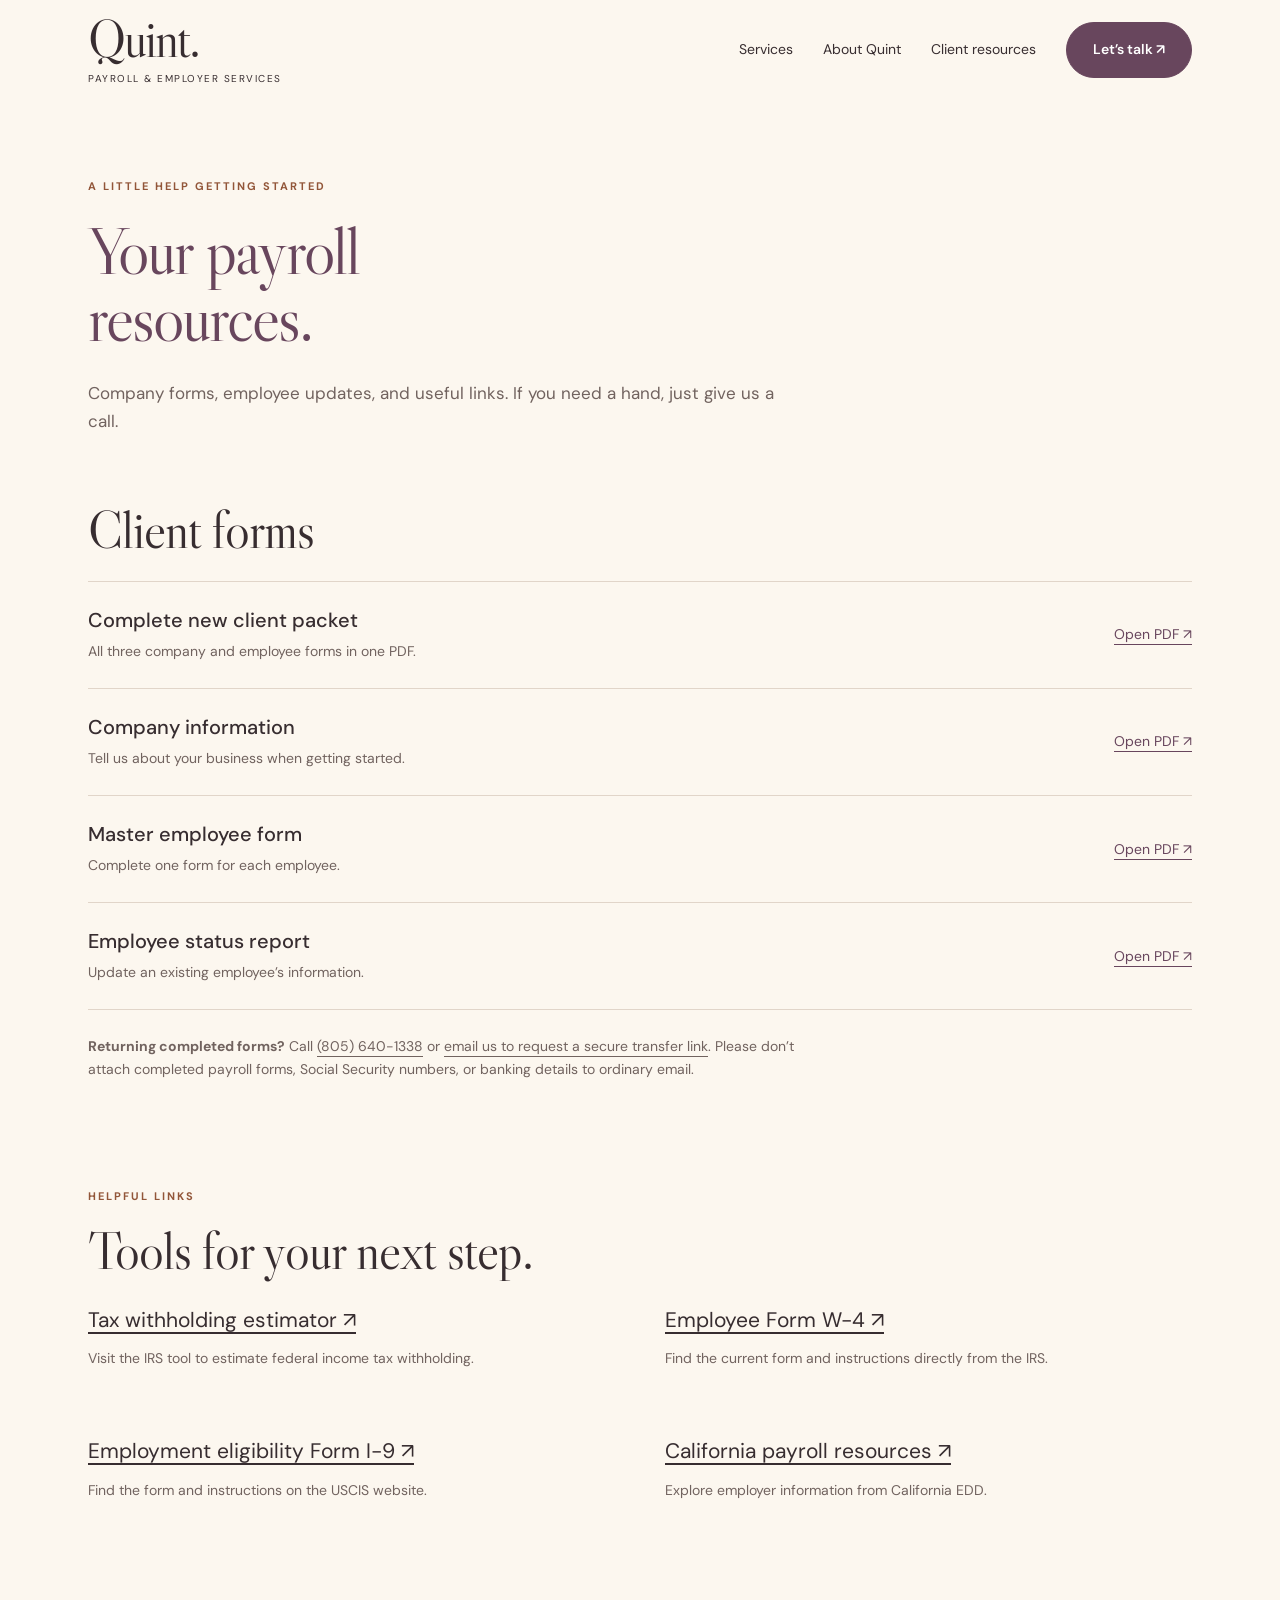
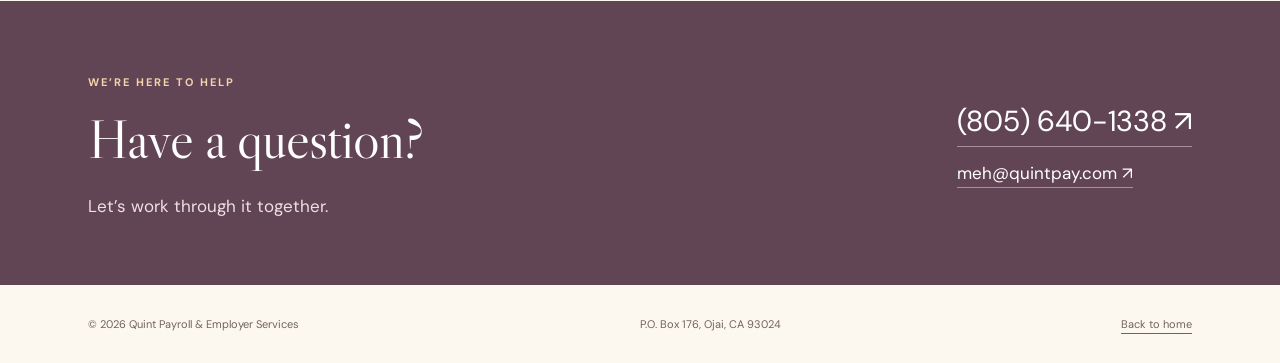
==== resources-two.html @ 1a89dcbd "Add warm photographic website option" ====
<!doctype html><html lang="en"><head><meta name="robots" content="noindex, nofollow"><meta charset="utf-8"><meta name="viewport" content="width=device-width,initial-scale=1"><title>Client Resources | Quint Payroll</title><meta name="description" content="Company and employee forms, secure return instructions and helpful payroll resources for Quint clients."><link rel="stylesheet" href="option-two.css"></head><body><a class="skip" href="#main">Skip to content</a><header><div class="wrap"><nav aria-label="Main navigation"><a class="brand" href="option-two.html" aria-label="Quint Payroll home"><strong>Quint.</strong><span>Payroll & Employer Services</span></a><div class="navlinks"><a href="option-two.html#services">Services</a><a href="option-two.html#about">About Quint</a><a href="resources-two.html" aria-current="page">Client resources</a><a class="button" href="option-two.html#contact">Let’s talk ↗</a></div></nav></div></header><main id="main"><div class="wrap"><section class="resourcehero"><span class="eyebrow">A little help getting started</span><h1>Your payroll<br>resources.</h1><p>Company forms, employee updates, and useful links. If you need a hand, just give us a call.</p></section><section aria-labelledby="forms-title"><h2 id="forms-title">Client forms</h2><div class="formlist"><div class="formrow"><div><h3>Complete new client packet</h3><p>All three company and employee forms in one PDF.</p></div><a href="new-client-packet.pdf" target="_blank" rel="noopener">Open PDF ↗</a></div><div class="formrow"><div><h3>Company information</h3><p>Tell us about your business when getting started.</p></div><a href="company-information.pdf" target="_blank" rel="noopener">Open PDF ↗</a></div><div class="formrow"><div><h3>Master employee form</h3><p>Complete one form for each employee.</p></div><a href="master-employee.pdf" target="_blank" rel="noopener">Open PDF ↗</a></div><div class="formrow"><div><h3>Employee status report</h3><p>Update an existing employee’s information.</p></div><a href="employee-status.pdf" target="_blank" rel="noopener">Open PDF ↗</a></div></div><p class="notice"><strong>Returning completed forms?</strong> Call <a href="tel:+18056401338">(805) 640-1338</a> or <a href="mailto:meh@quintpay.com?subject=Secure%20document%20transfer%20request">email us to request a secure transfer link</a>. Please don’t attach completed payroll forms, Social Security numbers, or banking details to ordinary email.</p></section><section class="section"><span class="eyebrow">Helpful links</span><h2>Tools for your next step.</h2><div class="tools"><div><a href="https://www.irs.gov/individuals/tax-withholding-estimator" target="_blank" rel="noopener">Tax withholding estimator ↗</a><p>Visit the IRS tool to estimate federal income tax withholding.</p></div><div><a href="https://www.irs.gov/forms-pubs/about-form-w-4" target="_blank" rel="noopener">Employee Form W-4 ↗</a><p>Find the current form and instructions directly from the IRS.</p></div><div><a href="https://www.uscis.gov/i-9" target="_blank" rel="noopener">Employment eligibility Form I-9 ↗</a><p>Find the form and instructions on the USCIS website.</p></div><div><a href="https://edd.ca.gov/en/payroll_taxes/" target="_blank" rel="noopener">California payroll resources ↗</a><p>Explore employer information from California EDD.</p></div></div></section></div><section class="contact"><div class="wrap resource-call"><div><span class="eyebrow">We’re here to help</span><h2>Have a question?</h2><p>Let’s work through it together.</p></div><div class="contactlinks"><a href="tel:+18056401338">(805) 640-1338 ↗</a><a href="mailto:meh@quintpay.com">meh@quintpay.com ↗</a></div></div></section></main><footer><div class="wrap foot"><span>© 2026 Quint Payroll & Employer Services</span><span>P.O. Box 176, Ojai, CA 93024</span><a href="option-two.html">Back to home</a></div></footer></body></html>
---- option-two.css ----
@import url('https://fonts.googleapis.com/css2?family=DM+Sans:wght@400;500;600;700&family=Libre+Caslon+Display&display=swap');
:root{--ink:#30263b;--purple:#614377;--cream:#faf8f3;--muted:#6c6571;--line:#ded7e3}*{box-sizing:border-box}html{scroll-behavior:smooth;scroll-padding-top:110px}body{margin:0;background:var(--cream);color:var(--ink);font:17px/1.65 'DM Sans',sans-serif}a{color:inherit;text-underline-offset:5px}a:focus-visible,button:focus-visible{outline:3px solid #b98040;outline-offset:6px}.wrap{max-width:1200px;margin:auto;padding:0 48px}header{background:var(--cream);border-bottom:1px solid var(--line)}nav{min-height:108px;display:flex;align-items:center;justify-content:space-between;gap:30px}.brand{text-decoration:none;line-height:1;display:inline-flex;flex-direction:column}.brand strong{font:52px/.9 'Libre Caslon Display',Georgia,serif;letter-spacing:-2px}.brand span{font-size:10px;letter-spacing:1.5px;text-transform:uppercase;margin-top:12px}.navlinks{display:flex;align-items:center;gap:30px;font-size:14px}.navlinks a{text-decoration:none}.navlinks a:hover{color:var(--purple);text-decoration:underline}.button{display:inline-flex;align-items:center;justify-content:center;gap:26px;background:var(--purple);color:white;padding:15px 24px;text-decoration:none;border:1px solid var(--purple);font-size:14px;font-weight:600;border-radius:4px}.button:hover{background:#483157}.button.light{background:transparent;color:var(--purple)}.eyebrow{font-size:11px;letter-spacing:2px;text-transform:uppercase;font-weight:700;color:var(--purple)}h1,h2,h3,p{margin-top:0}h1,h2{font-family:'Libre Caslon Display',Georgia,serif;font-weight:400;line-height:1.04}h1{font-size:clamp(56px,6.5vw,86px);letter-spacing:-2px;margin:20px 0 26px}h1 em{color:var(--purple);font-weight:400}h2{font-size:52px;letter-spacing:-1px;margin:16px 0 24px}h3{font-size:20px;font-weight:500;line-height:1.35}.hero{padding:72px 0 68px;display:grid;grid-template-columns:1.08fr 1fr;gap:60px;align-items:center}.hero p{max-width:450px;color:var(--muted);font-size:18px}.actions{display:flex;gap:24px;align-items:center;margin-top:30px}.textlink{font-size:14px;font-weight:600}.art{position:relative;background:#e9e0ed;border-radius:160px 160px 8px 8px;overflow:hidden;aspect-ratio:.98;display:flex;align-items:end}.art svg{width:100%;height:100%;position:absolute;inset:0}.artnote{z-index:1;background:var(--cream);margin:26px;padding:18px 24px;max-width:250px;border-radius:4px;box-shadow:0 6px 24px #30263b10}.artnote b{font-family:'Libre Caslon Display',Georgia,serif;font-size:29px;font-weight:400;display:block}.artnote span{font-size:12px;color:var(--muted)}.trust{display:flex;justify-content:space-between;gap:24px;padding:23px 0;border-top:1px solid var(--line);border-bottom:1px solid var(--line);font-size:12px;color:var(--muted)}.trust span:before{content:'✦';color:var(--purple);margin-right:12px}.section{padding:85px 0}.sectionintro{display:flex;justify-content:space-between;align-items:end;gap:48px;margin-bottom:36px}.sectionintro h2{margin-bottom:0;max-width:520px}.sectionintro p{max-width:320px;color:var(--muted);font-size:15px;margin:0}.services{display:grid;grid-template-columns:repeat(3,1fr);gap:35px}.service{border-top:1px solid #b9a8c3;padding-top:24px}.number{font-size:12px;color:var(--purple);display:block;margin-bottom:30px}.service p{font-size:15px;color:var(--muted);max-width:300px}.personal{background:#eee8f0}.split{display:grid;grid-template-columns:1fr 1fr;gap:100px;align-items:center}.personal p{color:var(--muted)}.since{font-size:110px;font-family:'Libre Caslon Display',Georgia,serif;line-height:1.1;color:var(--purple)}.since-label{font-size:12px;text-transform:uppercase;letter-spacing:2px}.personal .rule{width:60px;height:1px;background:#aa91b7;margin:26px 0}.resource-call{display:flex;justify-content:space-between;align-items:center;gap:40px}.resource-call h2{font-size:42px}.resource-call p{margin-bottom:0;color:var(--muted)}.contact{background:#493158;color:white;padding:65px 0}.contact .eyebrow{color:#d7c8df}.contact h2{font-size:56px}.contact p{color:#e0d5e4}.contactlinks{display:flex;flex-direction:column;align-items:start;gap:12px}.contactlinks a:first-child{font-size:29px}.contactlinks a{text-decoration:none;border-bottom:1px solid #8d759a}.contactlinks a:hover{color:#ead4ab}footer{padding:30px 0;font-size:11px;color:var(--muted)}.foot{display:flex;justify-content:space-between;gap:24px}.resourcehero{padding:70px 0 35px;max-width:700px}.resourcehero h1{font-size:66px}.resourcehero p{color:var(--muted)}.formlist{border-top:1px solid var(--line)}.formrow{display:flex;justify-content:space-between;gap:30px;align-items:center;padding:25px 0;border-bottom:1px solid var(--line)}.formrow h3{margin-bottom:6px}.formrow p{font-size:14px;color:var(--muted);margin:0}.formrow a{white-space:nowrap;font-size:14px;color:var(--purple)}.notice{padding:25px 0 0;font-size:14px;max-width:750px;color:var(--muted)}.tools{display:grid;grid-template-columns:1fr 1fr;gap:50px}.tools a{font-size:21px}.tools p{font-size:14px;color:var(--muted);margin-top:10px}.skip{position:absolute;top:-100px}.skip:focus{top:0;background:white;z-index:5;padding:12px}@media(max-width:800px){.wrap{padding:0 24px}nav{min-height:105px;flex-wrap:wrap;padding:20px 0;gap:20px}.brand strong{font-size:40px}.navlinks{gap:18px;font-size:12px}.navlinks .button{padding:8px 12px;font-size:12px}.hero{grid-template-columns:1fr;gap:35px;padding:45px 0}.hero h1{max-width:550px}.art{aspect-ratio:1.25;border-radius:120px 120px 6px 6px;max-width:520px;width:100%}.trust{flex-wrap:wrap;gap:12px}.section{padding:55px 0}.sectionintro,.resource-call{display:block}.sectionintro p{margin-top:22px}.services{grid-template-columns:1fr;gap:20px}.number{margin-bottom:15px}.service p{max-width:none}.split{grid-template-columns:1fr;gap:30px}h2{font-size:42px}.since{font-size:80px}.resource-call .button{margin-top:25px}.foot{flex-direction:column;gap:6px}.tools{grid-template-columns:1fr;gap:20px}.contact h2{font-size:46px}.formrow{align-items:start}.resourcehero h1{font-size:54px}}@media(prefers-reduced-motion:reduce){html{scroll-behavior:auto}}

/* A warmer photographic direction for option two. */
:root{--ink:#372d30;--purple:#68465d;--cream:#fcf7ef;--muted:#71635f;--line:#e1d5c9}header{border-bottom:0}nav{min-height:100px}.button{border-radius:28px;padding:15px 26px}.eyebrow{color:#925639}.hero{padding:46px 0 50px;grid-template-columns:1fr 1.04fr;gap:50px}h1{font-size:clamp(56px,6.8vw,88px);line-height:1.02}h1 em{color:#925639}.hero p{max-width:420px}.hero-photo{margin:0;position:relative;padding:0 0 36px}.hero-photo img{display:block;width:100%;height:570px;object-fit:cover;object-position:62% center;border-radius:160px 160px 6px 6px}.hero-photo figcaption{position:absolute;bottom:0;left:-26px;right:35px;background:#f0ddc5;padding:20px 28px;font:24px/1.3 'Libre Caslon Display',Georgia,serif;border-radius:3px}.trust{padding:25px 0}.personal{background:#efe4d6}.team-photo{margin:0}.team-photo img{width:100%;height:360px;object-fit:cover;object-position:center;display:block;border-radius:4px 75px 4px 4px}.team-photo figcaption{font:25px/1.4 'Libre Caslon Display',Georgia,serif;margin-top:18px;color:#79533f}.personal .split{gap:65px}.personal h2{font-size:48px}.contact{background:#624555}.contact .eyebrow{color:#f3d3ac}.contact p{color:#eee0e3}.contactlinks a{border-color:#ad8d9a}.service{border-top-color:#c69d7f}.number{color:#925639}.credit{font-size:10px;padding-top:18px;color:#71635f}.resourcehero h1{color:#68465d}.formrow a{color:#68465d}a:hover{opacity:.85}@media(max-width:800px){.hero{grid-template-columns:1fr;gap:35px;padding:35px 0}.hero h1{font-size:64px}.hero-photo{max-width:530px}.hero-photo img{height:470px}.hero-photo figcaption{left:0;right:25px;font-size:23px}.personal .split{gap:30px}.team-photo img{height:auto}.personal h2{font-size:42px}.credit{padding-top:15px}.navlinks{flex-wrap:wrap;gap:15px}nav{align-items:start}.services{gap:26px}}@media(max-width:420px){.navlinks{gap:12px}.navlinks .button{padding:7px 12px}.hero h1{font-size:60px}.actions{gap:18px}.hero-photo img{height:390px}.hero-photo figcaption{font-size:21px}.button{padding:14px 21px}.contactlinks a:first-child{font-size:26px}}
@media(max-width:420px){.actions{gap:16px}.actions .button{padding:13px 17px;gap:15px;font-size:13px;white-space:nowrap}.actions .textlink{font-size:12px;white-space:nowrap}}
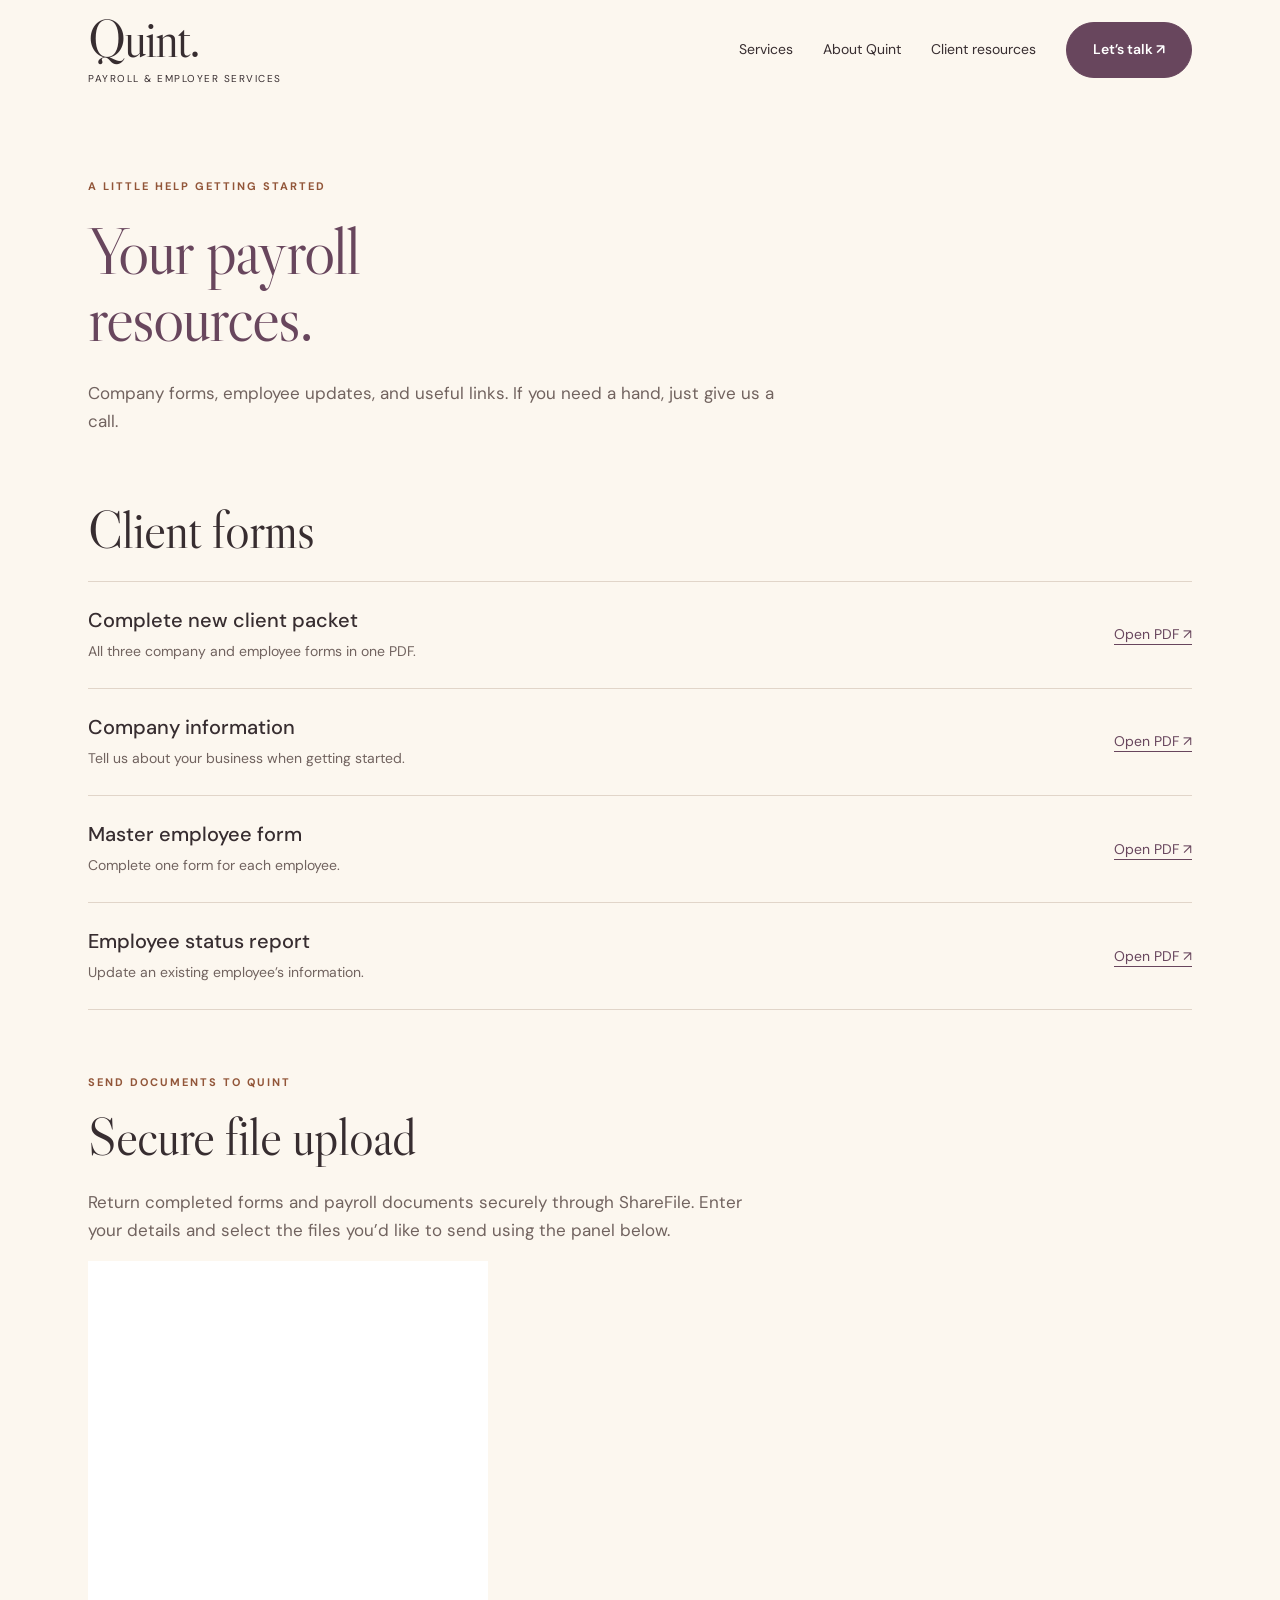
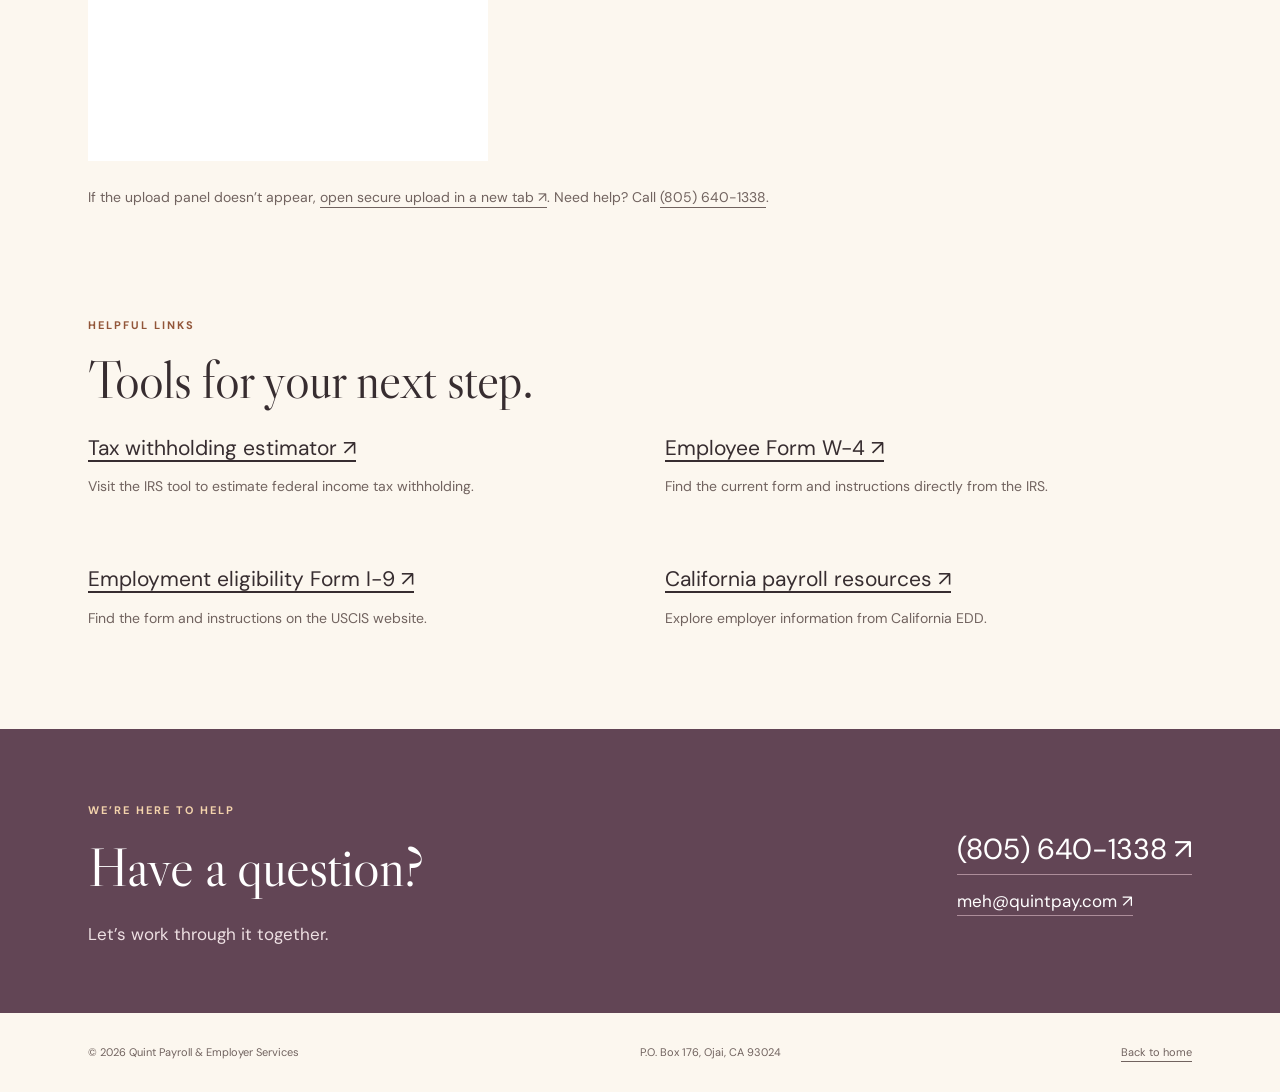
==== commit 5eb4f9ab: "Embed secure ShareFile upload in client resources" ====
--- a/resources-two.html
+++ b/resources-two.html
@@ -1 +1 @@
-<!doctype html><html lang="en"><head><meta name="robots" content="noindex, nofollow"><meta charset="utf-8"><meta name="viewport" content="width=device-width,initial-scale=1"><title>Client Resources | Quint Payroll</title><meta name="description" content="Company and employee forms, secure return instructions and helpful payroll resources for Quint clients."><link rel="stylesheet" href="option-two.css"></head><body><a class="skip" href="#main">Skip to content</a><header><div class="wrap"><nav aria-label="Main navigation"><a class="brand" href="option-two.html" aria-label="Quint Payroll home"><strong>Quint.</strong><span>Payroll & Employer Services</span></a><div class="navlinks"><a href="option-two.html#services">Services</a><a href="option-two.html#about">About Quint</a><a href="resources-two.html" aria-current="page">Client resources</a><a class="button" href="option-two.html#contact">Let’s talk ↗</a></div></nav></div></header><main id="main"><div class="wrap"><section class="resourcehero"><span class="eyebrow">A little help getting started</span><h1>Your payroll<br>resources.</h1><p>Company forms, employee updates, and useful links. If you need a hand, just give us a call.</p></section><section aria-labelledby="forms-title"><h2 id="forms-title">Client forms</h2><div class="formlist"><div class="formrow"><div><h3>Complete new client packet</h3><p>All three company and employee forms in one PDF.</p></div><a href="new-client-packet.pdf" target="_blank" rel="noopener">Open PDF ↗</a></div><div class="formrow"><div><h3>Company information</h3><p>Tell us about your business when getting started.</p></div><a href="company-information.pdf" target="_blank" rel="noopener">Open PDF ↗</a></div><div class="formrow"><div><h3>Master employee form</h3><p>Complete one form for each employee.</p></div><a href="master-employee.pdf" target="_blank" rel="noopener">Open PDF ↗</a></div><div class="formrow"><div><h3>Employee status report</h3><p>Update an existing employee’s information.</p></div><a href="employee-status.pdf" target="_blank" rel="noopener">Open PDF ↗</a></div></div><p class="notice"><strong>Returning completed forms?</strong> Call <a href="tel:+18056401338">(805) 640-1338</a> or <a href="mailto:meh@quintpay.com?subject=Secure%20document%20transfer%20request">email us to request a secure transfer link</a>. Please don’t attach completed payroll forms, Social Security numbers, or banking details to ordinary email.</p></section><section class="section"><span class="eyebrow">Helpful links</span><h2>Tools for your next step.</h2><div class="tools"><div><a href="https://www.irs.gov/individuals/tax-withholding-estimator" target="_blank" rel="noopener">Tax withholding estimator ↗</a><p>Visit the IRS tool to estimate federal income tax withholding.</p></div><div><a href="https://www.irs.gov/forms-pubs/about-form-w-4" target="_blank" rel="noopener">Employee Form W-4 ↗</a><p>Find the current form and instructions directly from the IRS.</p></div><div><a href="https://www.uscis.gov/i-9" target="_blank" rel="noopener">Employment eligibility Form I-9 ↗</a><p>Find the form and instructions on the USCIS website.</p></div><div><a href="https://edd.ca.gov/en/payroll_taxes/" target="_blank" rel="noopener">California payroll resources ↗</a><p>Explore employer information from California EDD.</p></div></div></section></div><section class="contact"><div class="wrap resource-call"><div><span class="eyebrow">We’re here to help</span><h2>Have a question?</h2><p>Let’s work through it together.</p></div><div class="contactlinks"><a href="tel:+18056401338">(805) 640-1338 ↗</a><a href="mailto:meh@quintpay.com">meh@quintpay.com ↗</a></div></div></section></main><footer><div class="wrap foot"><span>© 2026 Quint Payroll & Employer Services</span><span>P.O. Box 176, Ojai, CA 93024</span><a href="option-two.html">Back to home</a></div></footer></body></html>
+<!doctype html><html lang="en"><head><meta name="robots" content="noindex, nofollow"><meta charset="utf-8"><meta name="viewport" content="width=device-width,initial-scale=1"><title>Client Resources | Quint Payroll</title><meta name="description" content="Company and employee forms, secure return instructions and helpful payroll resources for Quint clients."><link rel="stylesheet" href="option-two.css"></head><body><a class="skip" href="#main">Skip to content</a><header><div class="wrap"><nav aria-label="Main navigation"><a class="brand" href="option-two.html" aria-label="Quint Payroll home"><strong>Quint.</strong><span>Payroll & Employer Services</span></a><div class="navlinks"><a href="option-two.html#services">Services</a><a href="option-two.html#about">About Quint</a><a href="resources-two.html" aria-current="page">Client resources</a><a class="button" href="option-two.html#contact">Let’s talk ↗</a></div></nav></div></header><main id="main"><div class="wrap"><section class="resourcehero"><span class="eyebrow">A little help getting started</span><h1>Your payroll<br>resources.</h1><p>Company forms, employee updates, and useful links. If you need a hand, just give us a call.</p></section><section aria-labelledby="forms-title"><h2 id="forms-title">Client forms</h2><div class="formlist"><div class="formrow"><div><h3>Complete new client packet</h3><p>All three company and employee forms in one PDF.</p></div><a href="new-client-packet.pdf" target="_blank" rel="noopener">Open PDF ↗</a></div><div class="formrow"><div><h3>Company information</h3><p>Tell us about your business when getting started.</p></div><a href="company-information.pdf" target="_blank" rel="noopener">Open PDF ↗</a></div><div class="formrow"><div><h3>Master employee form</h3><p>Complete one form for each employee.</p></div><a href="master-employee.pdf" target="_blank" rel="noopener">Open PDF ↗</a></div><div class="formrow"><div><h3>Employee status report</h3><p>Update an existing employee’s information.</p></div><a href="employee-status.pdf" target="_blank" rel="noopener">Open PDF ↗</a></div></div><section id="secure-upload" aria-labelledby="upload-title" style="margin-top:56px;scroll-margin-top:32px"><span class="eyebrow">Send documents to Quint</span><h2 id="upload-title">Secure file upload</h2><p style="max-width:680px;color:var(--muted)">Return completed forms and payroll documents securely through ShareFile. Enter your details and select the files you’d like to send using the panel below.</p><iframe src="https://quintpay.sharefile.com/remoteupload/4aa9e944-4ea8-4f6b-af8e-e49e7f0cfe33" title="Secure document upload to Quint Payroll through ShareFile" frameborder="0" width="400" height="500" scrolling="auto" id="sfRemoteUploadFrame" style="display:block;width:400px;max-width:100%;height:500px;border:0;background:#fff"></iframe><p class="notice">If the upload panel doesn’t appear, <a href="https://quintpay.sharefile.com/remoteupload/4aa9e944-4ea8-4f6b-af8e-e49e7f0cfe33" target="_blank" rel="noopener nofollow">open secure upload in a new tab ↗</a>. Need help? Call <a href="tel:+18056401338">(805) 640-1338</a>.</p></section></section><section class="section"><span class="eyebrow">Helpful links</span><h2>Tools for your next step.</h2><div class="tools"><div><a href="https://www.irs.gov/individuals/tax-withholding-estimator" target="_blank" rel="noopener">Tax withholding estimator ↗</a><p>Visit the IRS tool to estimate federal income tax withholding.</p></div><div><a href="https://www.irs.gov/forms-pubs/about-form-w-4" target="_blank" rel="noopener">Employee Form W-4 ↗</a><p>Find the current form and instructions directly from the IRS.</p></div><div><a href="https://www.uscis.gov/i-9" target="_blank" rel="noopener">Employment eligibility Form I-9 ↗</a><p>Find the form and instructions on the USCIS website.</p></div><div><a href="https://edd.ca.gov/en/payroll_taxes/" target="_blank" rel="noopener">California payroll resources ↗</a><p>Explore employer information from California EDD.</p></div></div></section></div><section class="contact"><div class="wrap resource-call"><div><span class="eyebrow">We’re here to help</span><h2>Have a question?</h2><p>Let’s work through it together.</p></div><div class="contactlinks"><a href="tel:+18056401338">(805) 640-1338 ↗</a><a href="mailto:meh@quintpay.com">meh@quintpay.com ↗</a></div></div></section></main><footer><div class="wrap foot"><span>© 2026 Quint Payroll & Employer Services</span><span>P.O. Box 176, Ojai, CA 93024</span><a href="option-two.html">Back to home</a></div></footer></body></html>
--- a/option-two.css
+++ b/option-two.css
@@ -4,3 +4,5 @@
 /* A warmer photographic direction for option two. */
 :root{--ink:#372d30;--purple:#68465d;--cream:#fcf7ef;--muted:#71635f;--line:#e1d5c9}header{border-bottom:0}nav{min-height:100px}.button{border-radius:28px;padding:15px 26px}.eyebrow{color:#925639}.hero{padding:46px 0 50px;grid-template-columns:1fr 1.04fr;gap:50px}h1{font-size:clamp(56px,6.8vw,88px);line-height:1.02}h1 em{color:#925639}.hero p{max-width:420px}.hero-photo{margin:0;position:relative;padding:0 0 36px}.hero-photo img{display:block;width:100%;height:570px;object-fit:cover;object-position:62% center;border-radius:160px 160px 6px 6px}.hero-photo figcaption{position:absolute;bottom:0;left:-26px;right:35px;background:#f0ddc5;padding:20px 28px;font:24px/1.3 'Libre Caslon Display',Georgia,serif;border-radius:3px}.trust{padding:25px 0}.personal{background:#efe4d6}.team-photo{margin:0}.team-photo img{width:100%;height:360px;object-fit:cover;object-position:center;display:block;border-radius:4px 75px 4px 4px}.team-photo figcaption{font:25px/1.4 'Libre Caslon Display',Georgia,serif;margin-top:18px;color:#79533f}.personal .split{gap:65px}.personal h2{font-size:48px}.contact{background:#624555}.contact .eyebrow{color:#f3d3ac}.contact p{color:#eee0e3}.contactlinks a{border-color:#ad8d9a}.service{border-top-color:#c69d7f}.number{color:#925639}.credit{font-size:10px;padding-top:18px;color:#71635f}.resourcehero h1{color:#68465d}.formrow a{color:#68465d}a:hover{opacity:.85}@media(max-width:800px){.hero{grid-template-columns:1fr;gap:35px;padding:35px 0}.hero h1{font-size:64px}.hero-photo{max-width:530px}.hero-photo img{height:470px}.hero-photo figcaption{left:0;right:25px;font-size:23px}.personal .split{gap:30px}.team-photo img{height:auto}.personal h2{font-size:42px}.credit{padding-top:15px}.navlinks{flex-wrap:wrap;gap:15px}nav{align-items:start}.services{gap:26px}}@media(max-width:420px){.navlinks{gap:12px}.navlinks .button{padding:7px 12px}.hero h1{font-size:60px}.actions{gap:18px}.hero-photo img{height:390px}.hero-photo figcaption{font-size:21px}.button{padding:14px 21px}.contactlinks a:first-child{font-size:26px}}
 @media(max-width:420px){.actions{gap:16px}.actions .button{padding:13px 17px;gap:15px;font-size:13px;white-space:nowrap}.actions .textlink{font-size:12px;white-space:nowrap}}
+
+.hero-photo img{object-position:50% center}.team-photo img{object-position:center 42%}
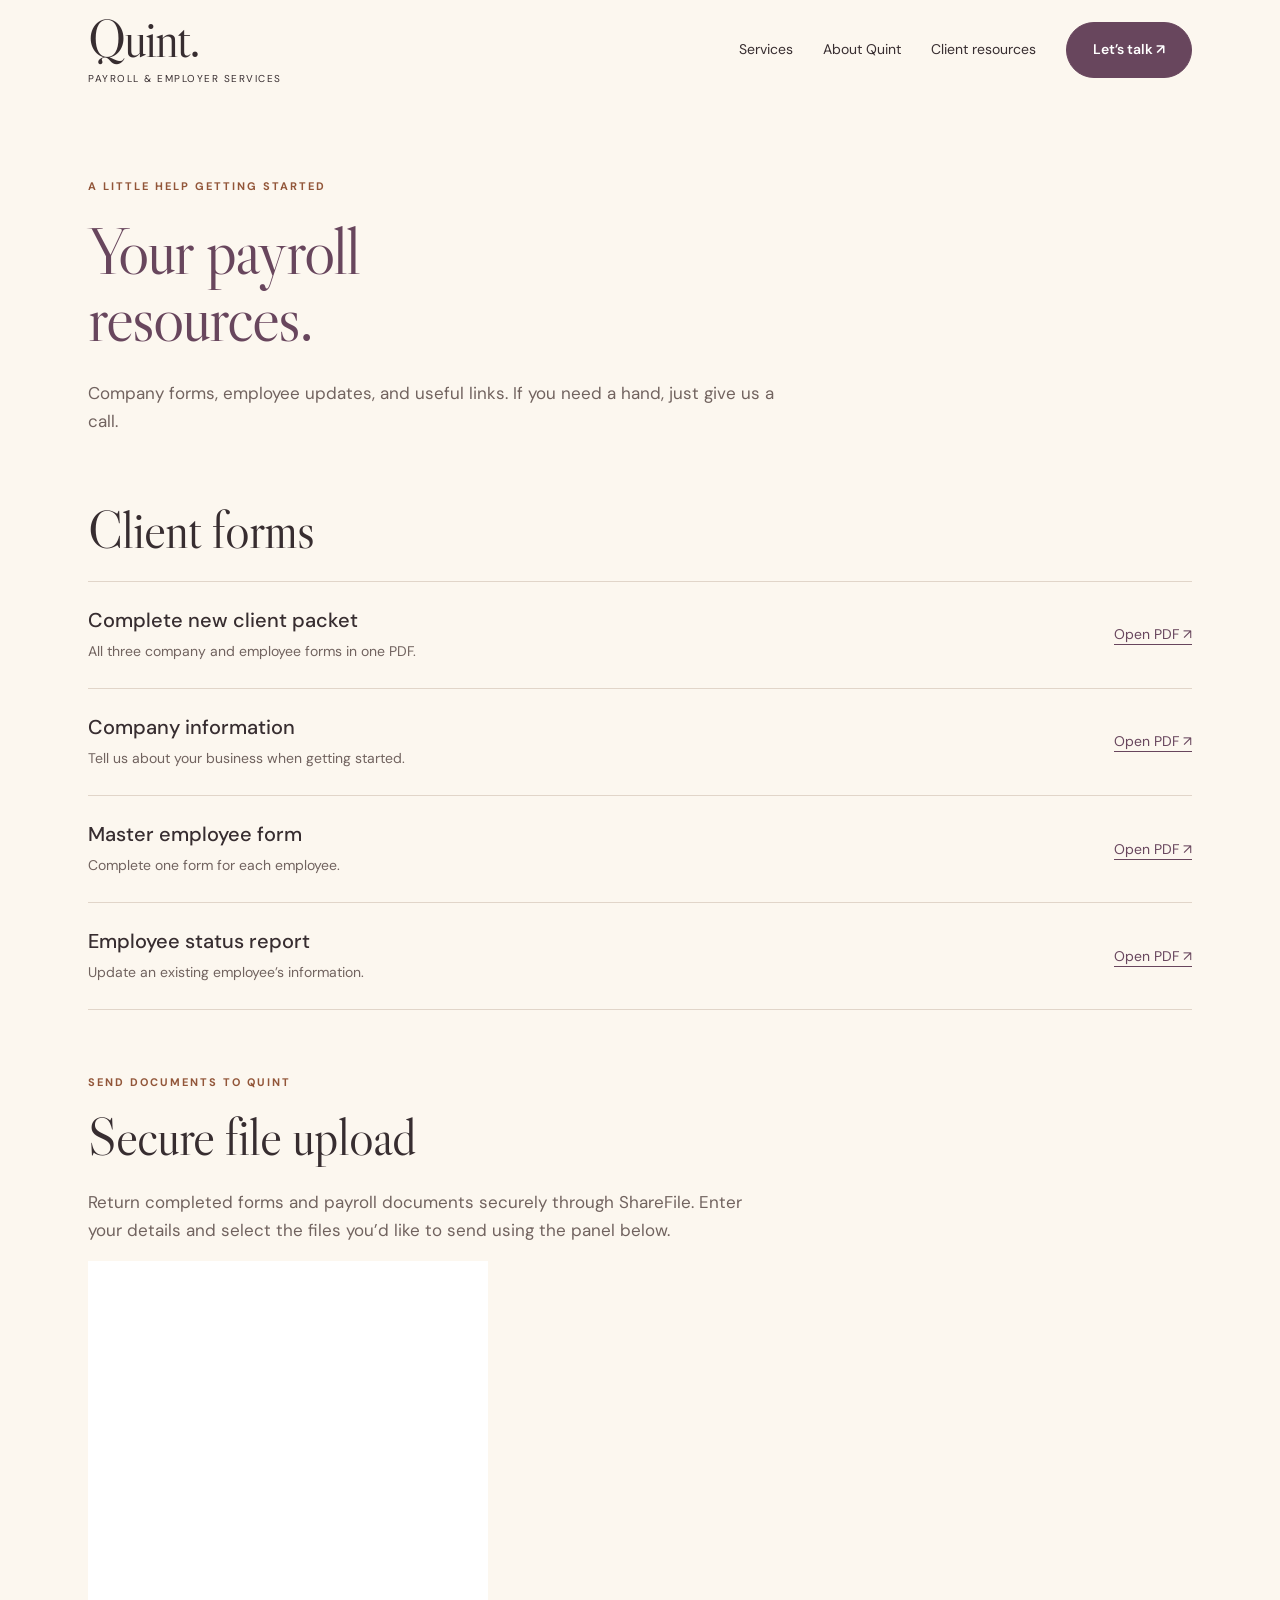
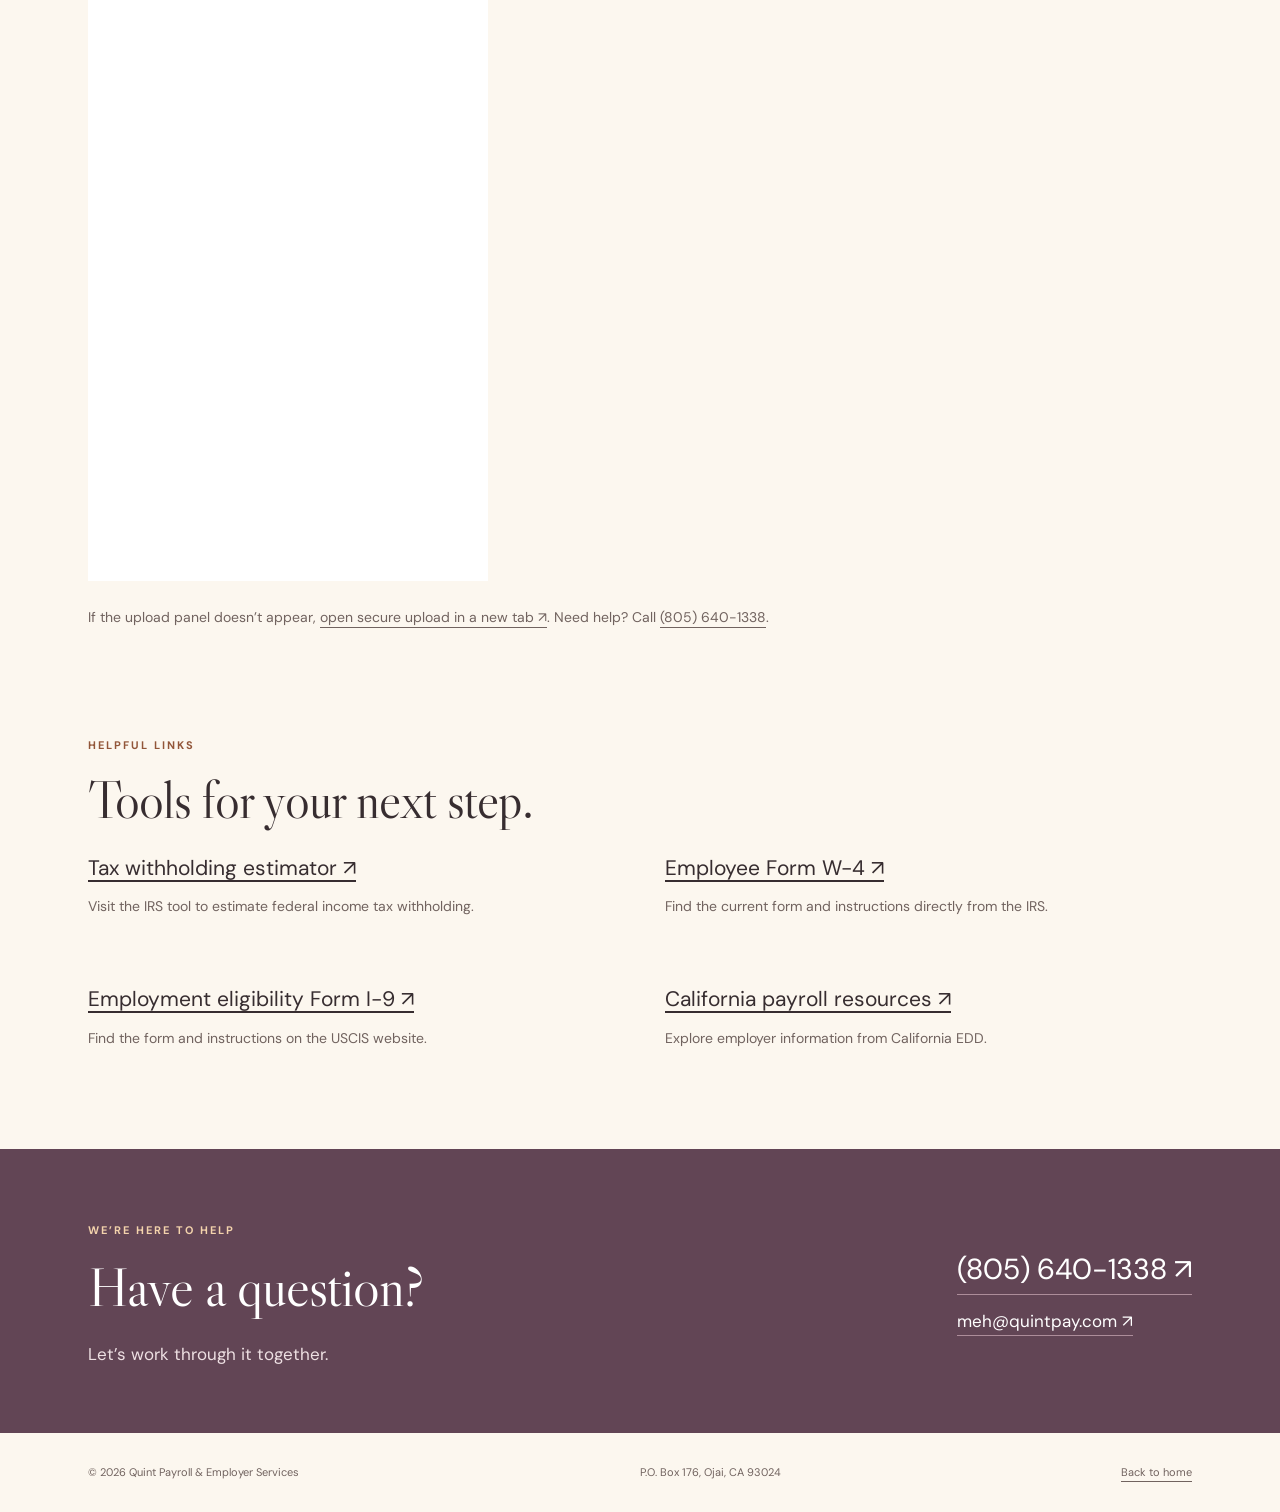
==== commit 6481e612: "Expand ShareFile iframe to show entire upload form" ====
--- a/resources-two.html
+++ b/resources-two.html
@@ -1 +1 @@
-<!doctype html><html lang="en"><head><meta name="robots" content="noindex, nofollow"><meta charset="utf-8"><meta name="viewport" content="width=device-width,initial-scale=1"><title>Client Resources | Quint Payroll</title><meta name="description" content="Company and employee forms, secure return instructions and helpful payroll resources for Quint clients."><link rel="stylesheet" href="option-two.css"></head><body><a class="skip" href="#main">Skip to content</a><header><div class="wrap"><nav aria-label="Main navigation"><a class="brand" href="option-two.html" aria-label="Quint Payroll home"><strong>Quint.</strong><span>Payroll & Employer Services</span></a><div class="navlinks"><a href="option-two.html#services">Services</a><a href="option-two.html#about">About Quint</a><a href="resources-two.html" aria-current="page">Client resources</a><a class="button" href="option-two.html#contact">Let’s talk ↗</a></div></nav></div></header><main id="main"><div class="wrap"><section class="resourcehero"><span class="eyebrow">A little help getting started</span><h1>Your payroll<br>resources.</h1><p>Company forms, employee updates, and useful links. If you need a hand, just give us a call.</p></section><section aria-labelledby="forms-title"><h2 id="forms-title">Client forms</h2><div class="formlist"><div class="formrow"><div><h3>Complete new client packet</h3><p>All three company and employee forms in one PDF.</p></div><a href="new-client-packet.pdf" target="_blank" rel="noopener">Open PDF ↗</a></div><div class="formrow"><div><h3>Company information</h3><p>Tell us about your business when getting started.</p></div><a href="company-information.pdf" target="_blank" rel="noopener">Open PDF ↗</a></div><div class="formrow"><div><h3>Master employee form</h3><p>Complete one form for each employee.</p></div><a href="master-employee.pdf" target="_blank" rel="noopener">Open PDF ↗</a></div><div class="formrow"><div><h3>Employee status report</h3><p>Update an existing employee’s information.</p></div><a href="employee-status.pdf" target="_blank" rel="noopener">Open PDF ↗</a></div></div><section id="secure-upload" aria-labelledby="upload-title" style="margin-top:56px;scroll-margin-top:32px"><span class="eyebrow">Send documents to Quint</span><h2 id="upload-title">Secure file upload</h2><p style="max-width:680px;color:var(--muted)">Return completed forms and payroll documents securely through ShareFile. Enter your details and select the files you’d like to send using the panel below.</p><iframe src="https://quintpay.sharefile.com/remoteupload/4aa9e944-4ea8-4f6b-af8e-e49e7f0cfe33" title="Secure document upload to Quint Payroll through ShareFile" frameborder="0" width="400" height="500" scrolling="auto" id="sfRemoteUploadFrame" style="display:block;width:400px;max-width:100%;height:500px;border:0;background:#fff"></iframe><p class="notice">If the upload panel doesn’t appear, <a href="https://quintpay.sharefile.com/remoteupload/4aa9e944-4ea8-4f6b-af8e-e49e7f0cfe33" target="_blank" rel="noopener nofollow">open secure upload in a new tab ↗</a>. Need help? Call <a href="tel:+18056401338">(805) 640-1338</a>.</p></section></section><section class="section"><span class="eyebrow">Helpful links</span><h2>Tools for your next step.</h2><div class="tools"><div><a href="https://www.irs.gov/individuals/tax-withholding-estimator" target="_blank" rel="noopener">Tax withholding estimator ↗</a><p>Visit the IRS tool to estimate federal income tax withholding.</p></div><div><a href="https://www.irs.gov/forms-pubs/about-form-w-4" target="_blank" rel="noopener">Employee Form W-4 ↗</a><p>Find the current form and instructions directly from the IRS.</p></div><div><a href="https://www.uscis.gov/i-9" target="_blank" rel="noopener">Employment eligibility Form I-9 ↗</a><p>Find the form and instructions on the USCIS website.</p></div><div><a href="https://edd.ca.gov/en/payroll_taxes/" target="_blank" rel="noopener">California payroll resources ↗</a><p>Explore employer information from California EDD.</p></div></div></section></div><section class="contact"><div class="wrap resource-call"><div><span class="eyebrow">We’re here to help</span><h2>Have a question?</h2><p>Let’s work through it together.</p></div><div class="contactlinks"><a href="tel:+18056401338">(805) 640-1338 ↗</a><a href="mailto:meh@quintpay.com">meh@quintpay.com ↗</a></div></div></section></main><footer><div class="wrap foot"><span>© 2026 Quint Payroll & Employer Services</span><span>P.O. Box 176, Ojai, CA 93024</span><a href="option-two.html">Back to home</a></div></footer></body></html>
+<!doctype html><html lang="en"><head><meta name="robots" content="noindex, nofollow"><meta charset="utf-8"><meta name="viewport" content="width=device-width,initial-scale=1"><title>Client Resources | Quint Payroll</title><meta name="description" content="Company and employee forms, secure return instructions and helpful payroll resources for Quint clients."><link rel="stylesheet" href="option-two.css"></head><body><a class="skip" href="#main">Skip to content</a><header><div class="wrap"><nav aria-label="Main navigation"><a class="brand" href="option-two.html" aria-label="Quint Payroll home"><strong>Quint.</strong><span>Payroll & Employer Services</span></a><div class="navlinks"><a href="option-two.html#services">Services</a><a href="option-two.html#about">About Quint</a><a href="resources-two.html" aria-current="page">Client resources</a><a class="button" href="option-two.html#contact">Let’s talk ↗</a></div></nav></div></header><main id="main"><div class="wrap"><section class="resourcehero"><span class="eyebrow">A little help getting started</span><h1>Your payroll<br>resources.</h1><p>Company forms, employee updates, and useful links. If you need a hand, just give us a call.</p></section><section aria-labelledby="forms-title"><h2 id="forms-title">Client forms</h2><div class="formlist"><div class="formrow"><div><h3>Complete new client packet</h3><p>All three company and employee forms in one PDF.</p></div><a href="new-client-packet.pdf" target="_blank" rel="noopener">Open PDF ↗</a></div><div class="formrow"><div><h3>Company information</h3><p>Tell us about your business when getting started.</p></div><a href="company-information.pdf" target="_blank" rel="noopener">Open PDF ↗</a></div><div class="formrow"><div><h3>Master employee form</h3><p>Complete one form for each employee.</p></div><a href="master-employee.pdf" target="_blank" rel="noopener">Open PDF ↗</a></div><div class="formrow"><div><h3>Employee status report</h3><p>Update an existing employee’s information.</p></div><a href="employee-status.pdf" target="_blank" rel="noopener">Open PDF ↗</a></div></div><section id="secure-upload" aria-labelledby="upload-title" style="margin-top:56px;scroll-margin-top:32px"><span class="eyebrow">Send documents to Quint</span><h2 id="upload-title">Secure file upload</h2><p style="max-width:680px;color:var(--muted)">Return completed forms and payroll documents securely through ShareFile. Enter your details and select the files you’d like to send using the panel below.</p><iframe src="https://quintpay.sharefile.com/remoteupload/07cc62c6-ee8c-4213-8614-ae49d9b9f944" title="Secure document upload to Quint Payroll through ShareFile" frameborder="0" width="400" height="920" scrolling="auto" id="sfRemoteUploadFrame" style="display:block;width:400px;max-width:100%;height:920px;border:0;background:#fff"></iframe><p class="notice">If the upload panel doesn’t appear, <a href="https://quintpay.sharefile.com/remoteupload/07cc62c6-ee8c-4213-8614-ae49d9b9f944" target="_blank" rel="noopener nofollow">open secure upload in a new tab ↗</a>. Need help? Call <a href="tel:+18056401338">(805) 640-1338</a>.</p></section></section><section class="section"><span class="eyebrow">Helpful links</span><h2>Tools for your next step.</h2><div class="tools"><div><a href="https://www.irs.gov/individuals/tax-withholding-estimator" target="_blank" rel="noopener">Tax withholding estimator ↗</a><p>Visit the IRS tool to estimate federal income tax withholding.</p></div><div><a href="https://www.irs.gov/forms-pubs/about-form-w-4" target="_blank" rel="noopener">Employee Form W-4 ↗</a><p>Find the current form and instructions directly from the IRS.</p></div><div><a href="https://www.uscis.gov/i-9" target="_blank" rel="noopener">Employment eligibility Form I-9 ↗</a><p>Find the form and instructions on the USCIS website.</p></div><div><a href="https://edd.ca.gov/en/payroll_taxes/" target="_blank" rel="noopener">California payroll resources ↗</a><p>Explore employer information from California EDD.</p></div></div></section></div><section class="contact"><div class="wrap resource-call"><div><span class="eyebrow">We’re here to help</span><h2>Have a question?</h2><p>Let’s work through it together.</p></div><div class="contactlinks"><a href="tel:+18056401338">(805) 640-1338 ↗</a><a href="mailto:meh@quintpay.com">meh@quintpay.com ↗</a></div></div></section></main><footer><div class="wrap foot"><span>© 2026 Quint Payroll & Employer Services</span><span>P.O. Box 176, Ojai, CA 93024</span><a href="option-two.html">Back to home</a></div></footer></body></html>
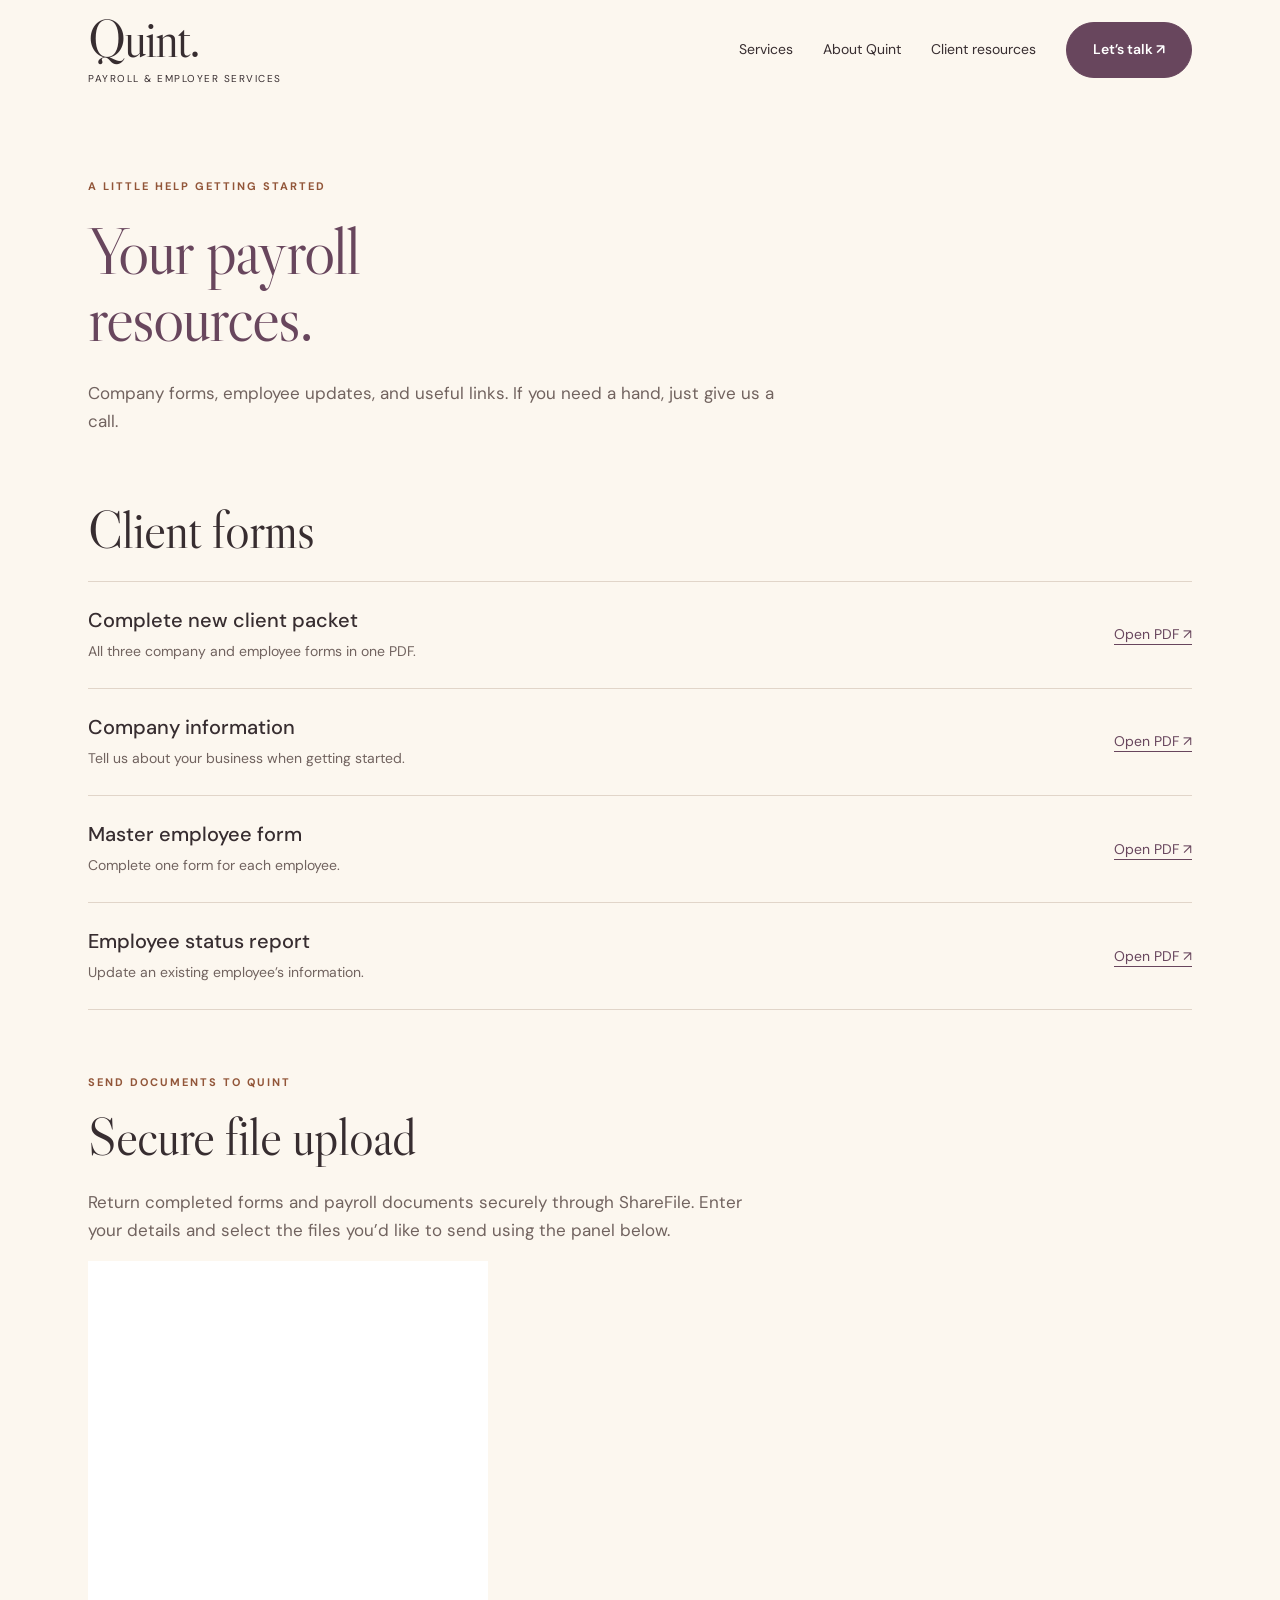
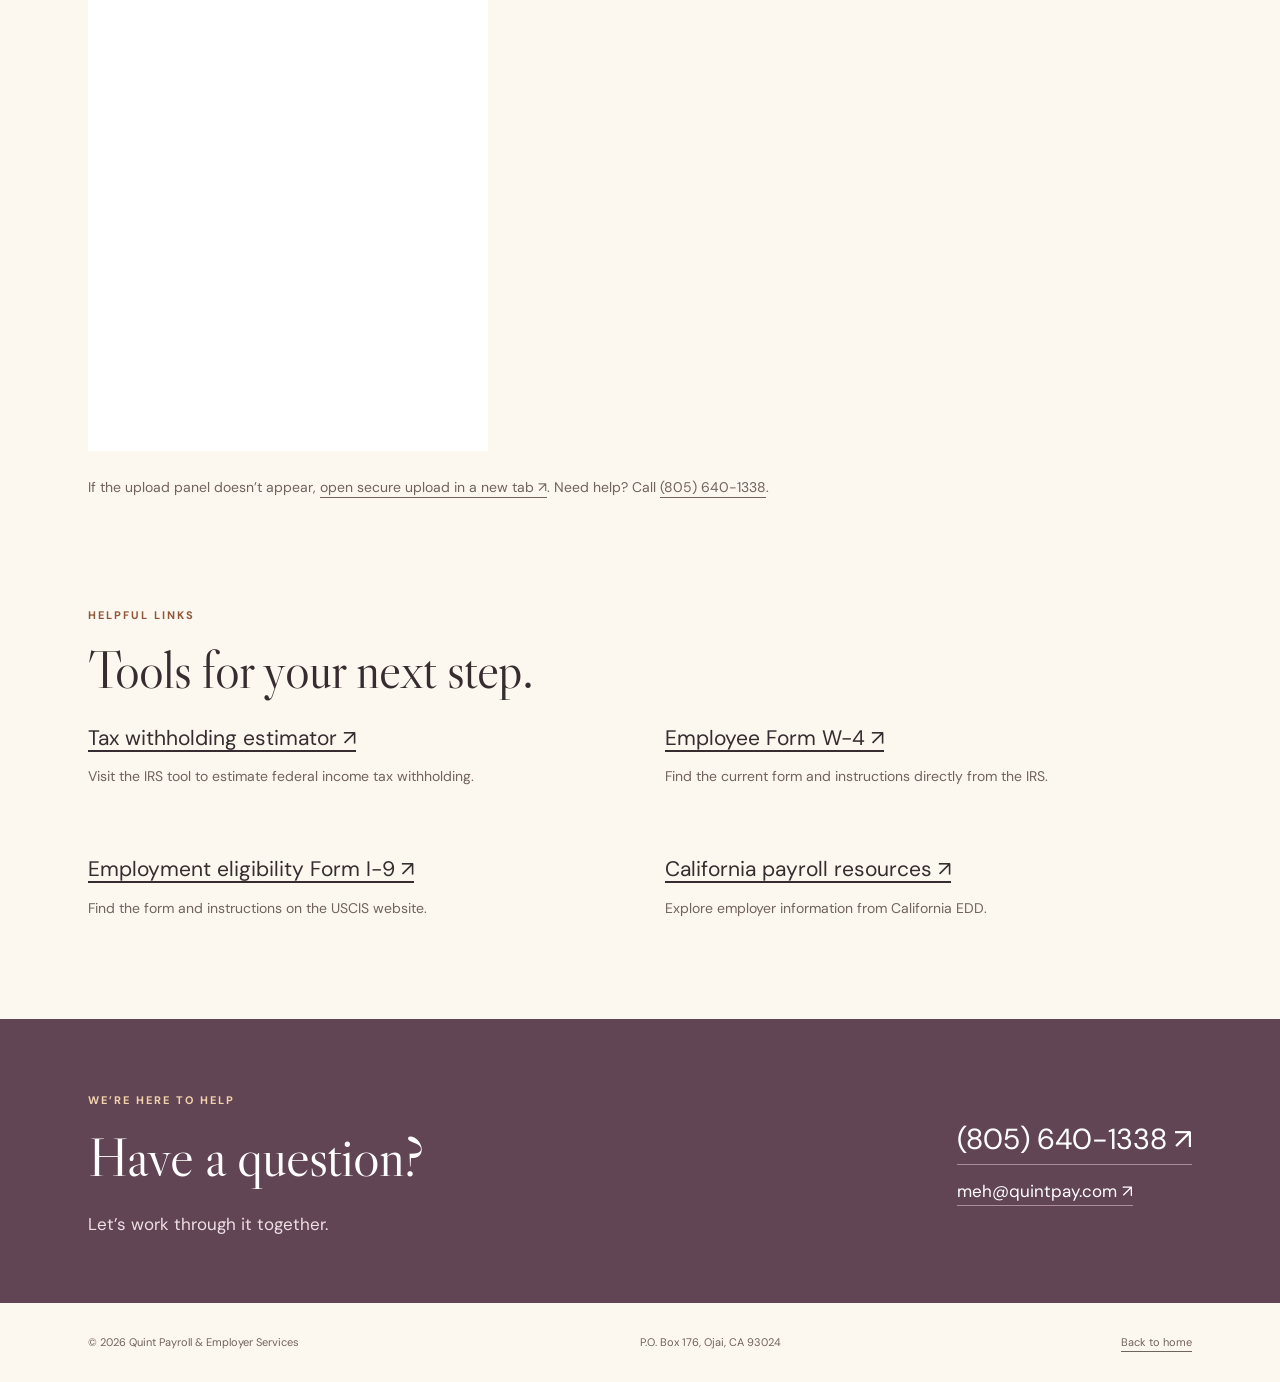
==== commit 2906077f: "Trim excess whitespace below ShareFile upload button" ====
--- a/resources-two.html
+++ b/resources-two.html
@@ -1 +1 @@
-<!doctype html><html lang="en"><head><meta name="robots" content="noindex, nofollow"><meta charset="utf-8"><meta name="viewport" content="width=device-width,initial-scale=1"><title>Client Resources | Quint Payroll</title><meta name="description" content="Company and employee forms, secure return instructions and helpful payroll resources for Quint clients."><link rel="stylesheet" href="option-two.css"></head><body><a class="skip" href="#main">Skip to content</a><header><div class="wrap"><nav aria-label="Main navigation"><a class="brand" href="option-two.html" aria-label="Quint Payroll home"><strong>Quint.</strong><span>Payroll & Employer Services</span></a><div class="navlinks"><a href="option-two.html#services">Services</a><a href="option-two.html#about">About Quint</a><a href="resources-two.html" aria-current="page">Client resources</a><a class="button" href="option-two.html#contact">Let’s talk ↗</a></div></nav></div></header><main id="main"><div class="wrap"><section class="resourcehero"><span class="eyebrow">A little help getting started</span><h1>Your payroll<br>resources.</h1><p>Company forms, employee updates, and useful links. If you need a hand, just give us a call.</p></section><section aria-labelledby="forms-title"><h2 id="forms-title">Client forms</h2><div class="formlist"><div class="formrow"><div><h3>Complete new client packet</h3><p>All three company and employee forms in one PDF.</p></div><a href="new-client-packet.pdf" target="_blank" rel="noopener">Open PDF ↗</a></div><div class="formrow"><div><h3>Company information</h3><p>Tell us about your business when getting started.</p></div><a href="company-information.pdf" target="_blank" rel="noopener">Open PDF ↗</a></div><div class="formrow"><div><h3>Master employee form</h3><p>Complete one form for each employee.</p></div><a href="master-employee.pdf" target="_blank" rel="noopener">Open PDF ↗</a></div><div class="formrow"><div><h3>Employee status report</h3><p>Update an existing employee’s information.</p></div><a href="employee-status.pdf" target="_blank" rel="noopener">Open PDF ↗</a></div></div><section id="secure-upload" aria-labelledby="upload-title" style="margin-top:56px;scroll-margin-top:32px"><span class="eyebrow">Send documents to Quint</span><h2 id="upload-title">Secure file upload</h2><p style="max-width:680px;color:var(--muted)">Return completed forms and payroll documents securely through ShareFile. Enter your details and select the files you’d like to send using the panel below.</p><iframe src="https://quintpay.sharefile.com/remoteupload/07cc62c6-ee8c-4213-8614-ae49d9b9f944" title="Secure document upload to Quint Payroll through ShareFile" frameborder="0" width="400" height="920" scrolling="auto" id="sfRemoteUploadFrame" style="display:block;width:400px;max-width:100%;height:920px;border:0;background:#fff"></iframe><p class="notice">If the upload panel doesn’t appear, <a href="https://quintpay.sharefile.com/remoteupload/07cc62c6-ee8c-4213-8614-ae49d9b9f944" target="_blank" rel="noopener nofollow">open secure upload in a new tab ↗</a>. Need help? Call <a href="tel:+18056401338">(805) 640-1338</a>.</p></section></section><section class="section"><span class="eyebrow">Helpful links</span><h2>Tools for your next step.</h2><div class="tools"><div><a href="https://www.irs.gov/individuals/tax-withholding-estimator" target="_blank" rel="noopener">Tax withholding estimator ↗</a><p>Visit the IRS tool to estimate federal income tax withholding.</p></div><div><a href="https://www.irs.gov/forms-pubs/about-form-w-4" target="_blank" rel="noopener">Employee Form W-4 ↗</a><p>Find the current form and instructions directly from the IRS.</p></div><div><a href="https://www.uscis.gov/i-9" target="_blank" rel="noopener">Employment eligibility Form I-9 ↗</a><p>Find the form and instructions on the USCIS website.</p></div><div><a href="https://edd.ca.gov/en/payroll_taxes/" target="_blank" rel="noopener">California payroll resources ↗</a><p>Explore employer information from California EDD.</p></div></div></section></div><section class="contact"><div class="wrap resource-call"><div><span class="eyebrow">We’re here to help</span><h2>Have a question?</h2><p>Let’s work through it together.</p></div><div class="contactlinks"><a href="tel:+18056401338">(805) 640-1338 ↗</a><a href="mailto:meh@quintpay.com">meh@quintpay.com ↗</a></div></div></section></main><footer><div class="wrap foot"><span>© 2026 Quint Payroll & Employer Services</span><span>P.O. Box 176, Ojai, CA 93024</span><a href="option-two.html">Back to home</a></div></footer></body></html>
+<!doctype html><html lang="en"><head><meta name="robots" content="noindex, nofollow"><meta charset="utf-8"><meta name="viewport" content="width=device-width,initial-scale=1"><title>Client Resources | Quint Payroll</title><meta name="description" content="Company and employee forms, secure return instructions and helpful payroll resources for Quint clients."><link rel="stylesheet" href="option-two.css"></head><body><a class="skip" href="#main">Skip to content</a><header><div class="wrap"><nav aria-label="Main navigation"><a class="brand" href="option-two.html" aria-label="Quint Payroll home"><strong>Quint.</strong><span>Payroll & Employer Services</span></a><div class="navlinks"><a href="option-two.html#services">Services</a><a href="option-two.html#about">About Quint</a><a href="resources-two.html" aria-current="page">Client resources</a><a class="button" href="option-two.html#contact">Let’s talk ↗</a></div></nav></div></header><main id="main"><div class="wrap"><section class="resourcehero"><span class="eyebrow">A little help getting started</span><h1>Your payroll<br>resources.</h1><p>Company forms, employee updates, and useful links. If you need a hand, just give us a call.</p></section><section aria-labelledby="forms-title"><h2 id="forms-title">Client forms</h2><div class="formlist"><div class="formrow"><div><h3>Complete new client packet</h3><p>All three company and employee forms in one PDF.</p></div><a href="new-client-packet.pdf" target="_blank" rel="noopener">Open PDF ↗</a></div><div class="formrow"><div><h3>Company information</h3><p>Tell us about your business when getting started.</p></div><a href="company-information.pdf" target="_blank" rel="noopener">Open PDF ↗</a></div><div class="formrow"><div><h3>Master employee form</h3><p>Complete one form for each employee.</p></div><a href="master-employee.pdf" target="_blank" rel="noopener">Open PDF ↗</a></div><div class="formrow"><div><h3>Employee status report</h3><p>Update an existing employee’s information.</p></div><a href="employee-status.pdf" target="_blank" rel="noopener">Open PDF ↗</a></div></div><section id="secure-upload" aria-labelledby="upload-title" style="margin-top:56px;scroll-margin-top:32px"><span class="eyebrow">Send documents to Quint</span><h2 id="upload-title">Secure file upload</h2><p style="max-width:680px;color:var(--muted)">Return completed forms and payroll documents securely through ShareFile. Enter your details and select the files you’d like to send using the panel below.</p><iframe src="https://quintpay.sharefile.com/remoteupload/07cc62c6-ee8c-4213-8614-ae49d9b9f944" title="Secure document upload to Quint Payroll through ShareFile" frameborder="0" width="400" height="790" scrolling="auto" id="sfRemoteUploadFrame" style="display:block;width:400px;max-width:100%;height:790px;border:0;background:#fff"></iframe><p class="notice">If the upload panel doesn’t appear, <a href="https://quintpay.sharefile.com/remoteupload/07cc62c6-ee8c-4213-8614-ae49d9b9f944" target="_blank" rel="noopener nofollow">open secure upload in a new tab ↗</a>. Need help? Call <a href="tel:+18056401338">(805) 640-1338</a>.</p></section></section><section class="section"><span class="eyebrow">Helpful links</span><h2>Tools for your next step.</h2><div class="tools"><div><a href="https://www.irs.gov/individuals/tax-withholding-estimator" target="_blank" rel="noopener">Tax withholding estimator ↗</a><p>Visit the IRS tool to estimate federal income tax withholding.</p></div><div><a href="https://www.irs.gov/forms-pubs/about-form-w-4" target="_blank" rel="noopener">Employee Form W-4 ↗</a><p>Find the current form and instructions directly from the IRS.</p></div><div><a href="https://www.uscis.gov/i-9" target="_blank" rel="noopener">Employment eligibility Form I-9 ↗</a><p>Find the form and instructions on the USCIS website.</p></div><div><a href="https://edd.ca.gov/en/payroll_taxes/" target="_blank" rel="noopener">California payroll resources ↗</a><p>Explore employer information from California EDD.</p></div></div></section></div><section class="contact"><div class="wrap resource-call"><div><span class="eyebrow">We’re here to help</span><h2>Have a question?</h2><p>Let’s work through it together.</p></div><div class="contactlinks"><a href="tel:+18056401338">(805) 640-1338 ↗</a><a href="mailto:meh@quintpay.com">meh@quintpay.com ↗</a></div></div></section></main><footer><div class="wrap foot"><span>© 2026 Quint Payroll & Employer Services</span><span>P.O. Box 176, Ojai, CA 93024</span><a href="option-two.html">Back to home</a></div></footer></body></html>
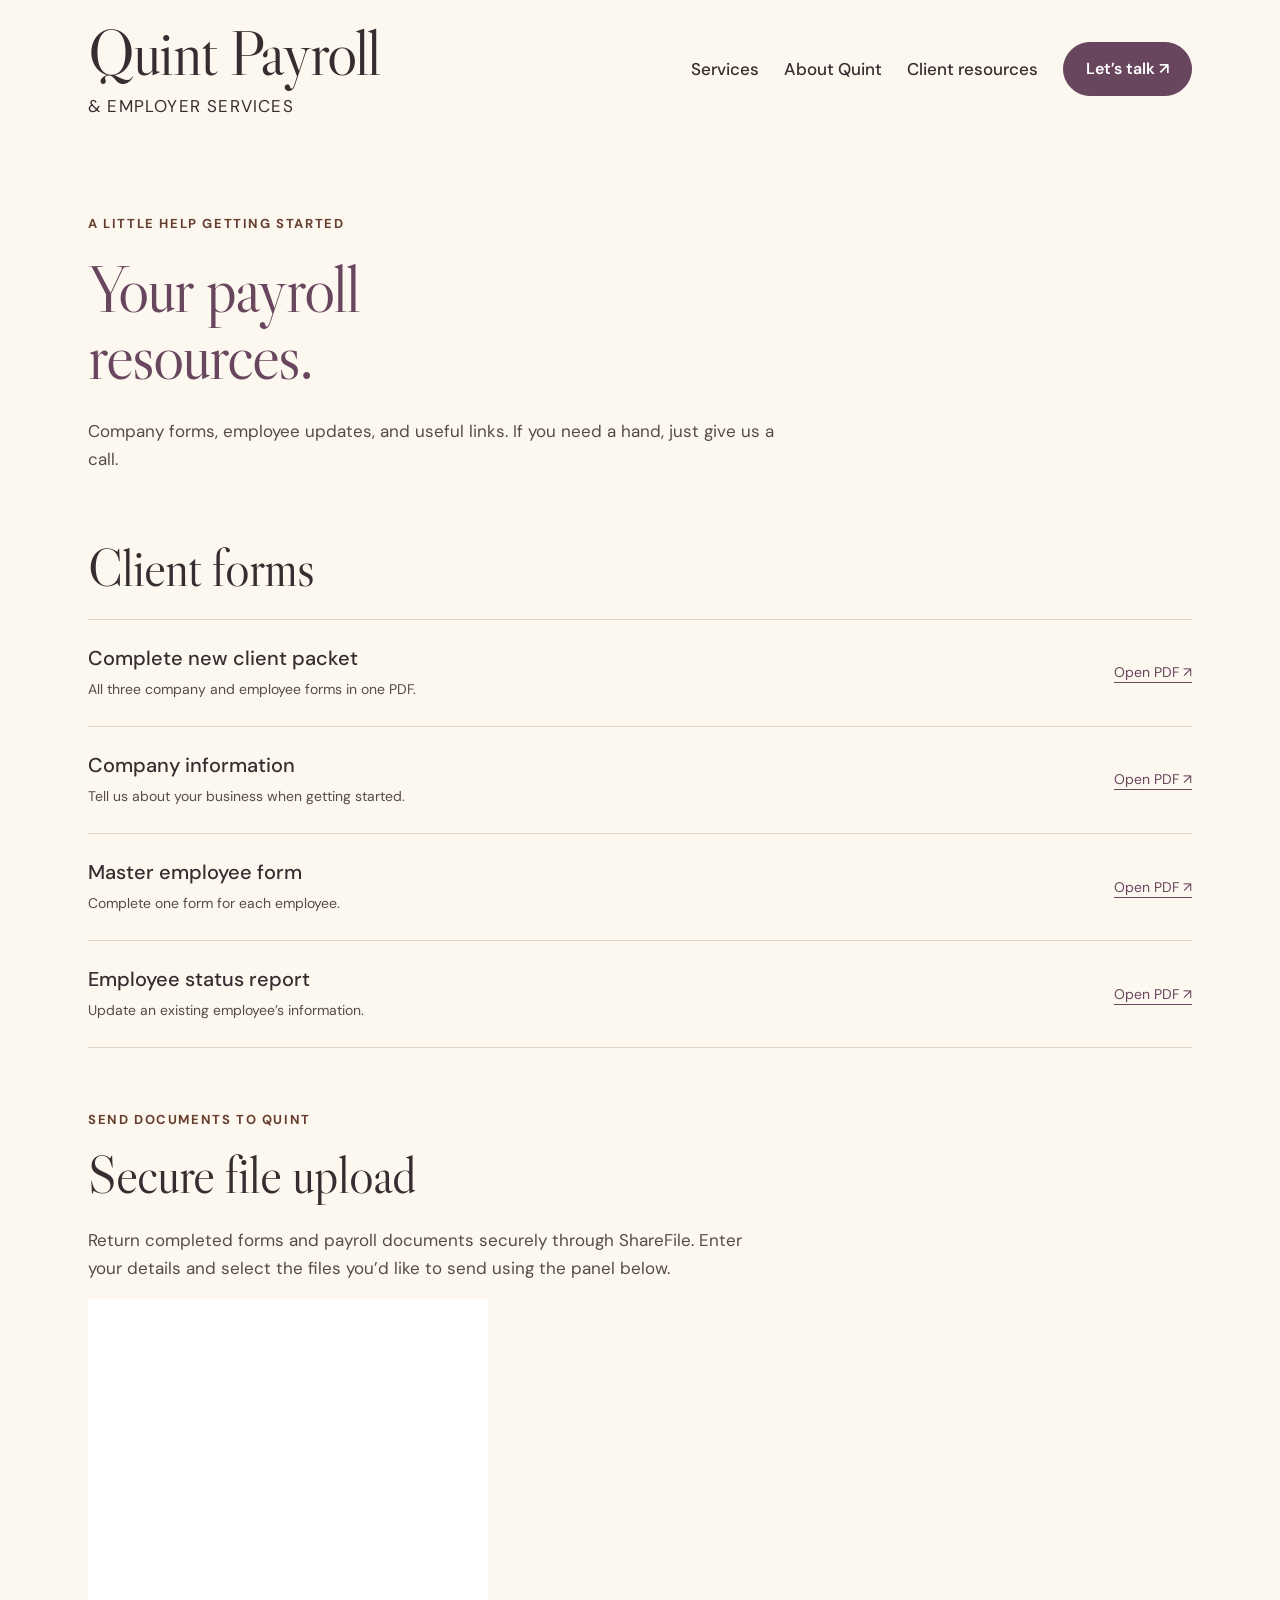
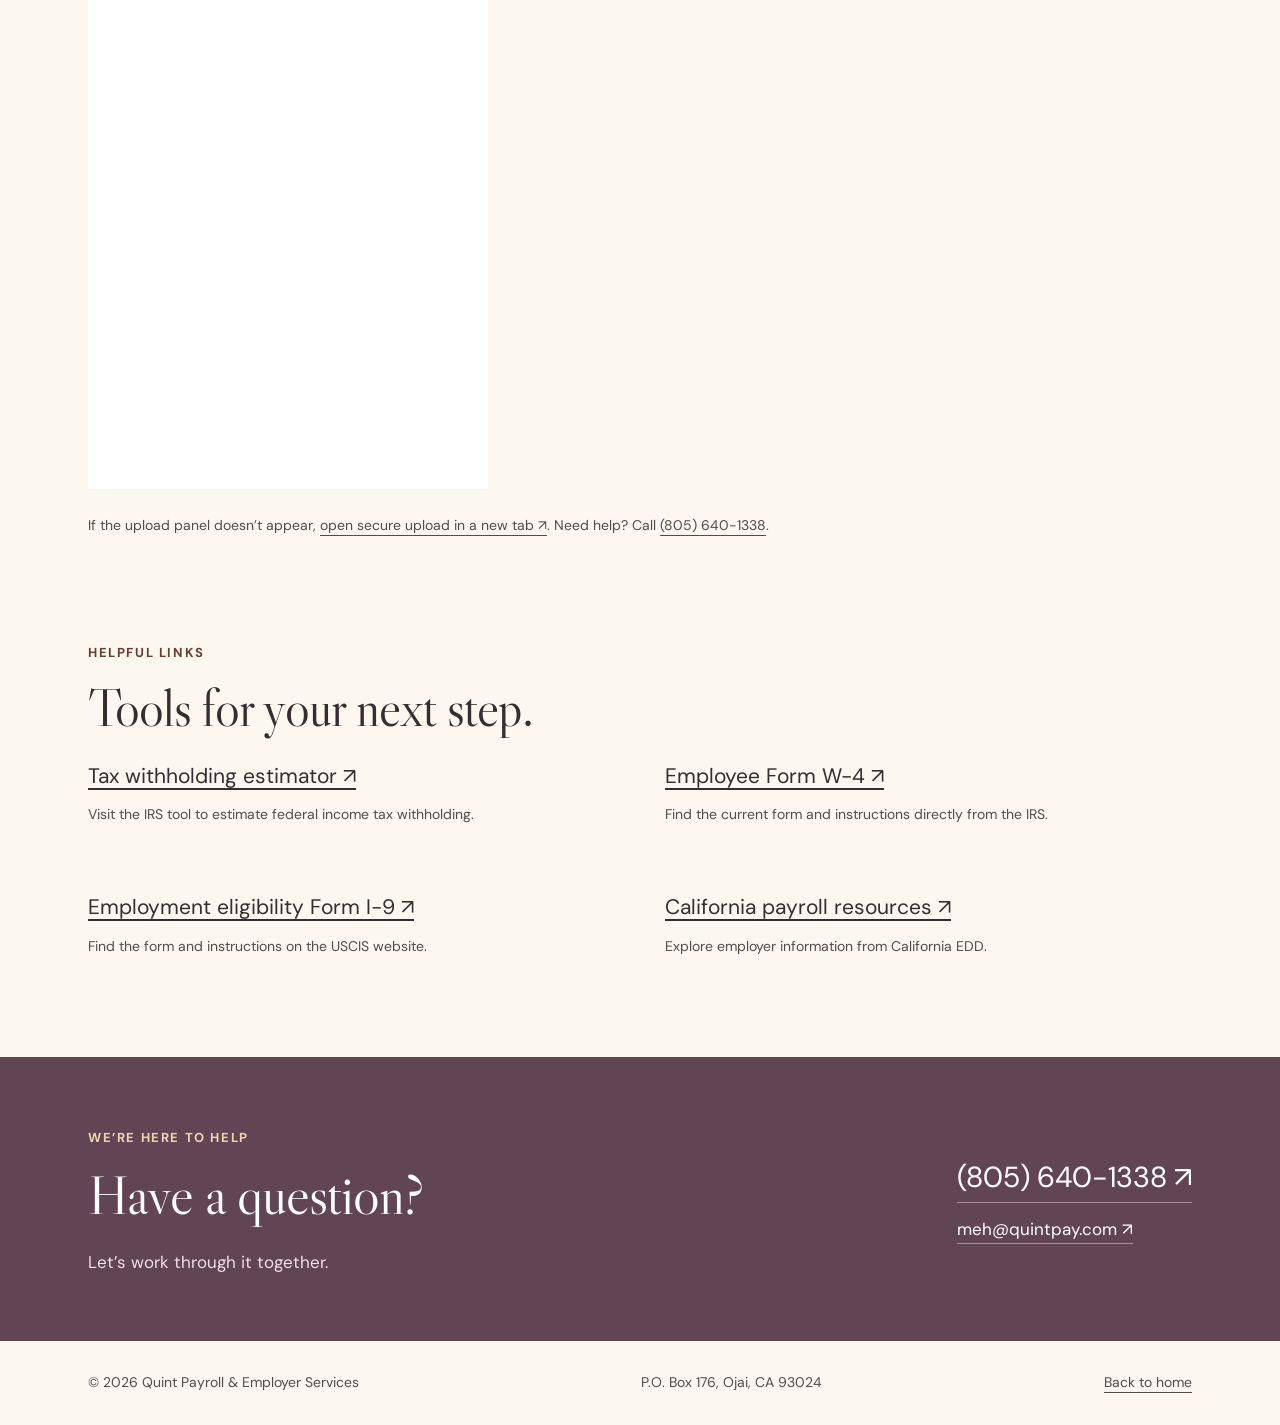
==== commit 97b89e70: "Apply approved branding to client resources" ====
--- a/resources-two.html
+++ b/resources-two.html
@@ -1 +1 @@
-<!doctype html><html lang="en"><head><meta name="robots" content="noindex, nofollow"><meta charset="utf-8"><meta name="viewport" content="width=device-width,initial-scale=1"><title>Client Resources | Quint Payroll</title><meta name="description" content="Company and employee forms, secure return instructions and helpful payroll resources for Quint clients."><link rel="stylesheet" href="option-two.css"></head><body><a class="skip" href="#main">Skip to content</a><header><div class="wrap"><nav aria-label="Main navigation"><a class="brand" href="option-two.html" aria-label="Quint Payroll home"><strong>Quint.</strong><span>Payroll & Employer Services</span></a><div class="navlinks"><a href="option-two.html#services">Services</a><a href="option-two.html#about">About Quint</a><a href="resources-two.html" aria-current="page">Client resources</a><a class="button" href="option-two.html#contact">Let’s talk ↗</a></div></nav></div></header><main id="main"><div class="wrap"><section class="resourcehero"><span class="eyebrow">A little help getting started</span><h1>Your payroll<br>resources.</h1><p>Company forms, employee updates, and useful links. If you need a hand, just give us a call.</p></section><section aria-labelledby="forms-title"><h2 id="forms-title">Client forms</h2><div class="formlist"><div class="formrow"><div><h3>Complete new client packet</h3><p>All three company and employee forms in one PDF.</p></div><a href="new-client-packet.pdf" target="_blank" rel="noopener">Open PDF ↗</a></div><div class="formrow"><div><h3>Company information</h3><p>Tell us about your business when getting started.</p></div><a href="company-information.pdf" target="_blank" rel="noopener">Open PDF ↗</a></div><div class="formrow"><div><h3>Master employee form</h3><p>Complete one form for each employee.</p></div><a href="master-employee.pdf" target="_blank" rel="noopener">Open PDF ↗</a></div><div class="formrow"><div><h3>Employee status report</h3><p>Update an existing employee’s information.</p></div><a href="employee-status.pdf" target="_blank" rel="noopener">Open PDF ↗</a></div></div><section id="secure-upload" aria-labelledby="upload-title" style="margin-top:56px;scroll-margin-top:32px"><span class="eyebrow">Send documents to Quint</span><h2 id="upload-title">Secure file upload</h2><p style="max-width:680px;color:var(--muted)">Return completed forms and payroll documents securely through ShareFile. Enter your details and select the files you’d like to send using the panel below.</p><iframe src="https://quintpay.sharefile.com/remoteupload/07cc62c6-ee8c-4213-8614-ae49d9b9f944" title="Secure document upload to Quint Payroll through ShareFile" frameborder="0" width="400" height="790" scrolling="auto" id="sfRemoteUploadFrame" style="display:block;width:400px;max-width:100%;height:790px;border:0;background:#fff"></iframe><p class="notice">If the upload panel doesn’t appear, <a href="https://quintpay.sharefile.com/remoteupload/07cc62c6-ee8c-4213-8614-ae49d9b9f944" target="_blank" rel="noopener nofollow">open secure upload in a new tab ↗</a>. Need help? Call <a href="tel:+18056401338">(805) 640-1338</a>.</p></section></section><section class="section"><span class="eyebrow">Helpful links</span><h2>Tools for your next step.</h2><div class="tools"><div><a href="https://www.irs.gov/individuals/tax-withholding-estimator" target="_blank" rel="noopener">Tax withholding estimator ↗</a><p>Visit the IRS tool to estimate federal income tax withholding.</p></div><div><a href="https://www.irs.gov/forms-pubs/about-form-w-4" target="_blank" rel="noopener">Employee Form W-4 ↗</a><p>Find the current form and instructions directly from the IRS.</p></div><div><a href="https://www.uscis.gov/i-9" target="_blank" rel="noopener">Employment eligibility Form I-9 ↗</a><p>Find the form and instructions on the USCIS website.</p></div><div><a href="https://edd.ca.gov/en/payroll_taxes/" target="_blank" rel="noopener">California payroll resources ↗</a><p>Explore employer information from California EDD.</p></div></div></section></div><section class="contact"><div class="wrap resource-call"><div><span class="eyebrow">We’re here to help</span><h2>Have a question?</h2><p>Let’s work through it together.</p></div><div class="contactlinks"><a href="tel:+18056401338">(805) 640-1338 ↗</a><a href="mailto:meh@quintpay.com">meh@quintpay.com ↗</a></div></div></section></main><footer><div class="wrap foot"><span>© 2026 Quint Payroll & Employer Services</span><span>P.O. Box 176, Ojai, CA 93024</span><a href="option-two.html">Back to home</a></div></footer></body></html>
+<!doctype html><html lang="en"><head><meta name="robots" content="noindex, nofollow"><meta charset="utf-8"><meta name="viewport" content="width=device-width,initial-scale=1"><title>Client Resources | Quint Payroll</title><meta name="description" content="Company and employee forms, secure return instructions and helpful payroll resources for Quint clients."><link rel="stylesheet" href="option-two.css?v=20261023"></head><body><a class="skip" href="#main">Skip to content</a><header><div class="wrap"><nav aria-label="Main navigation"><a class="brand" href="option-two.html" aria-label="Quint Payroll home"><strong>Quint Payroll</strong><span>&amp; Employer Services</span></a><div class="navlinks"><a href="option-two.html#services">Services</a><a href="option-two.html#about">About Quint</a><a href="resources-two.html" aria-current="page">Client resources</a><a class="button" href="option-two.html#contact">Let’s talk ↗</a></div></nav></div></header><main id="main"><div class="wrap"><section class="resourcehero"><span class="eyebrow">A little help getting started</span><h1>Your payroll<br>resources.</h1><p>Company forms, employee updates, and useful links. If you need a hand, just give us a call.</p></section><section aria-labelledby="forms-title"><h2 id="forms-title">Client forms</h2><div class="formlist"><div class="formrow"><div><h3>Complete new client packet</h3><p>All three company and employee forms in one PDF.</p></div><a href="new-client-packet.pdf" target="_blank" rel="noopener">Open PDF ↗</a></div><div class="formrow"><div><h3>Company information</h3><p>Tell us about your business when getting started.</p></div><a href="company-information.pdf" target="_blank" rel="noopener">Open PDF ↗</a></div><div class="formrow"><div><h3>Master employee form</h3><p>Complete one form for each employee.</p></div><a href="master-employee.pdf" target="_blank" rel="noopener">Open PDF ↗</a></div><div class="formrow"><div><h3>Employee status report</h3><p>Update an existing employee’s information.</p></div><a href="employee-status.pdf" target="_blank" rel="noopener">Open PDF ↗</a></div></div><section id="secure-upload" aria-labelledby="upload-title" style="margin-top:56px;scroll-margin-top:32px"><span class="eyebrow">Send documents to Quint</span><h2 id="upload-title">Secure file upload</h2><p style="max-width:680px;color:var(--muted)">Return completed forms and payroll documents securely through ShareFile. Enter your details and select the files you’d like to send using the panel below.</p><iframe src="https://quintpay.sharefile.com/remoteupload/07cc62c6-ee8c-4213-8614-ae49d9b9f944" title="Secure document upload to Quint Payroll through ShareFile" frameborder="0" width="400" height="790" scrolling="auto" id="sfRemoteUploadFrame" style="display:block;width:400px;max-width:100%;height:790px;border:0;background:#fff"></iframe><p class="notice">If the upload panel doesn’t appear, <a href="https://quintpay.sharefile.com/remoteupload/07cc62c6-ee8c-4213-8614-ae49d9b9f944" target="_blank" rel="noopener nofollow">open secure upload in a new tab ↗</a>. Need help? Call <a href="tel:+18056401338">(805) 640-1338</a>.</p></section></section><section class="section"><span class="eyebrow">Helpful links</span><h2>Tools for your next step.</h2><div class="tools"><div><a href="https://www.irs.gov/individuals/tax-withholding-estimator" target="_blank" rel="noopener">Tax withholding estimator ↗</a><p>Visit the IRS tool to estimate federal income tax withholding.</p></div><div><a href="https://www.irs.gov/forms-pubs/about-form-w-4" target="_blank" rel="noopener">Employee Form W-4 ↗</a><p>Find the current form and instructions directly from the IRS.</p></div><div><a href="https://www.uscis.gov/i-9" target="_blank" rel="noopener">Employment eligibility Form I-9 ↗</a><p>Find the form and instructions on the USCIS website.</p></div><div><a href="https://edd.ca.gov/en/payroll_taxes/" target="_blank" rel="noopener">California payroll resources ↗</a><p>Explore employer information from California EDD.</p></div></div></section></div><section class="contact"><div class="wrap resource-call"><div><span class="eyebrow">We’re here to help</span><h2>Have a question?</h2><p>Let’s work through it together.</p></div><div class="contactlinks"><a href="tel:+18056401338">(805) 640-1338 ↗</a><a href="mailto:meh@quintpay.com">meh@quintpay.com ↗</a></div></div></section></main><footer><div class="wrap foot"><span>© 2026 Quint Payroll & Employer Services</span><span>P.O. Box 176, Ojai, CA 93024</span><a href="option-two.html">Back to home</a></div></footer></body></html>
--- a/option-two.css
+++ b/option-two.css
@@ -6,3 +6,37 @@
 @media(max-width:420px){.actions{gap:16px}.actions .button{padding:13px 17px;gap:15px;font-size:13px;white-space:nowrap}.actions .textlink{font-size:12px;white-space:nowrap}}
 
 .hero-photo img{object-position:50% center}.team-photo img{object-position:center 42%}
+
+/* Approved branding and readability refinements. */
+:root{--muted:#554b48}
+nav{min-height:138px;gap:32px}
+.brand{flex-shrink:0}
+.brand strong{font-size:64px;line-height:1;letter-spacing:-1.8px;white-space:nowrap}
+.brand span{font-size:17px;line-height:1.35;letter-spacing:1.2px;margin-top:10px;color:var(--ink)}
+.navlinks{font-size:17px;gap:25px;font-weight:500}
+.navlinks .button{font-size:16px;padding:13px 22px}
+.hero h1{font-size:clamp(52px,5.8vw,72px)}
+.eyebrow{font-size:13px;letter-spacing:1.6px;color:#663f2f}
+.trust{font-size:16px;font-weight:500;color:var(--ink);gap:24px}
+.number{font-size:14px;color:#663f2f}
+.sectionintro p,.service p{font-size:16px}
+.textlink{font-size:16px}
+footer{font-size:14px}.credit{font-size:12px;color:var(--muted)}
+@media(max-width:1050px){
+ nav{flex-wrap:wrap;padding:24px 0;gap:25px}
+ .brand strong{font-size:58px}
+ .navlinks{width:100%;justify-content:space-between;flex-wrap:wrap}
+}
+@media(max-width:600px){
+ nav{padding:24px 0;gap:24px}
+ .brand strong{font-size:49px;letter-spacing:-1.5px}
+ .brand span{font-size:16px;letter-spacing:1px}
+ .navlinks{display:grid;grid-template-columns:1fr 1fr;gap:12px 20px;font-size:16px;align-items:center}
+ .navlinks .button{font-size:15px;padding:10px 18px;justify-self:start;white-space:nowrap}
+ .hero h1{font-size:52px}
+ .hero{padding-top:25px}
+ .trust{gap:14px;font-size:16px}
+ .eyebrow{font-size:13px;letter-spacing:1.2px}
+ .actions{flex-wrap:wrap;gap:16px}
+ .actions .textlink{font-size:14px}
+}
